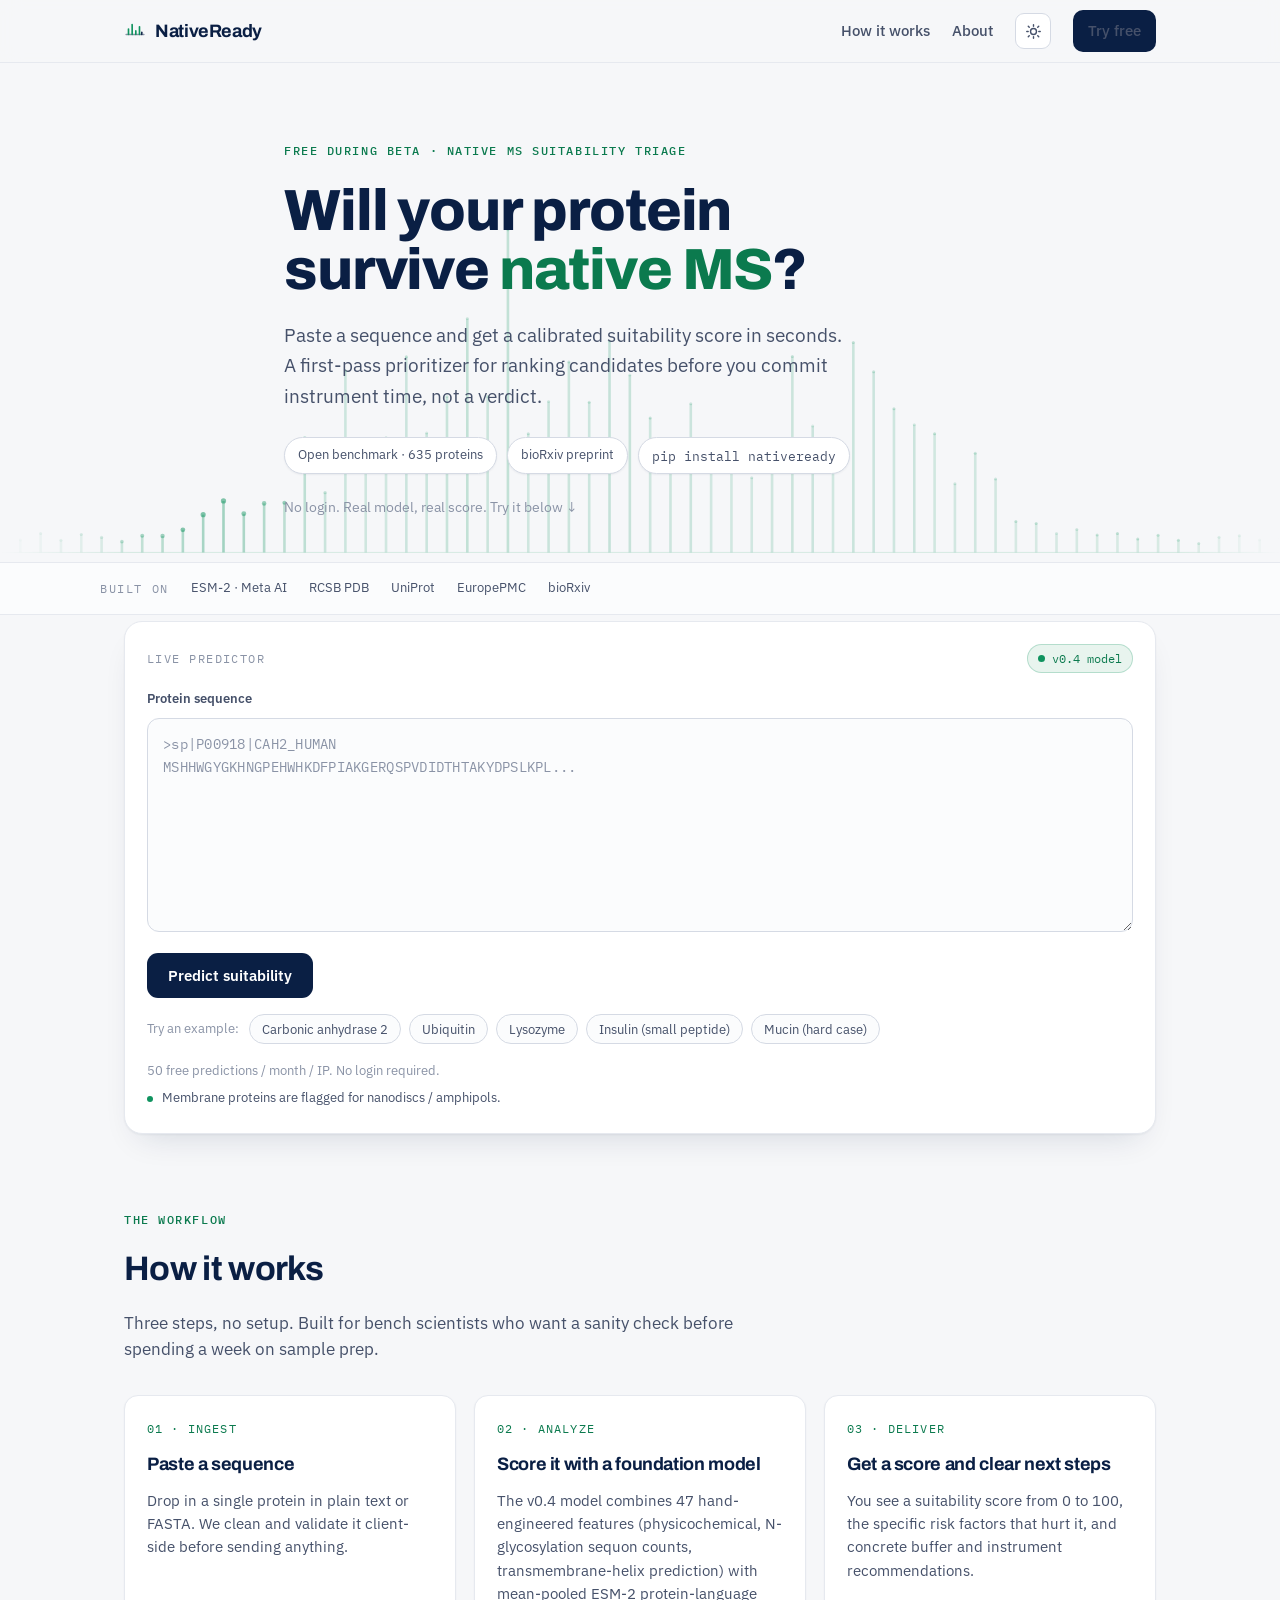
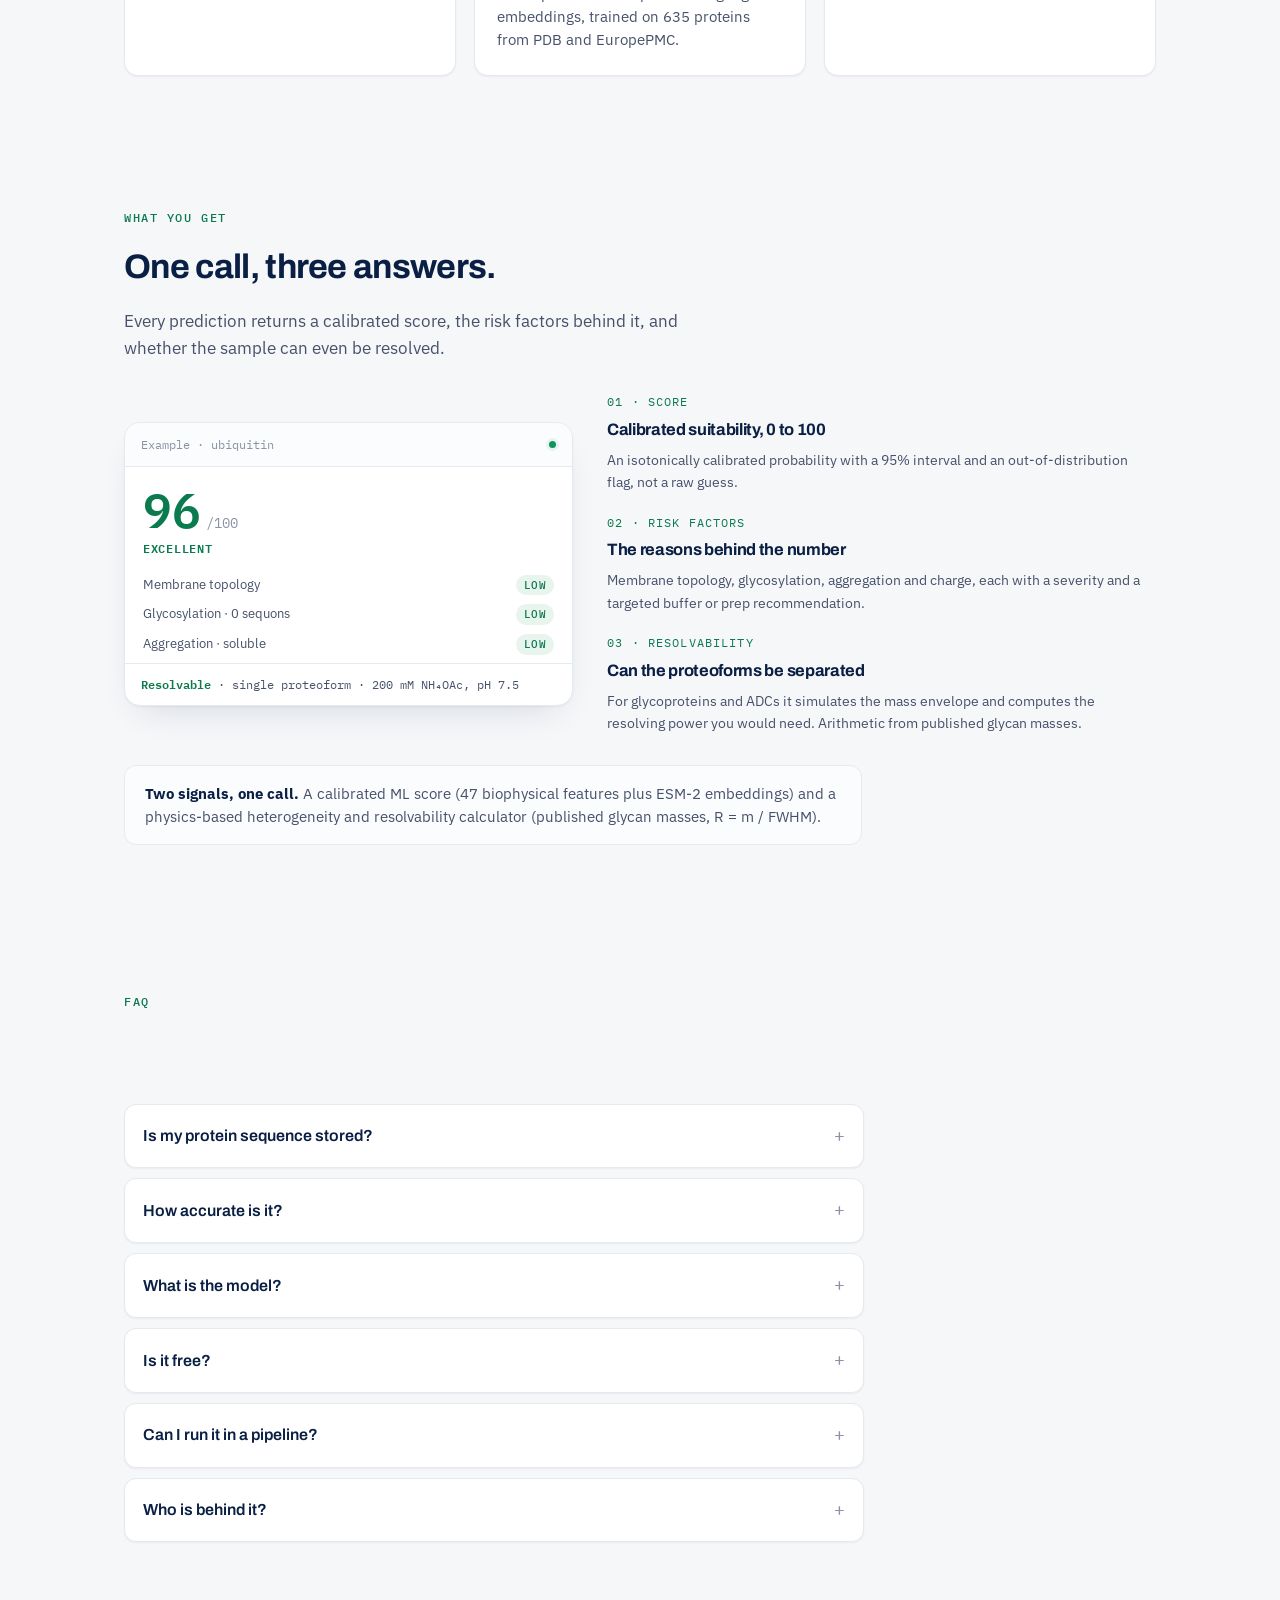
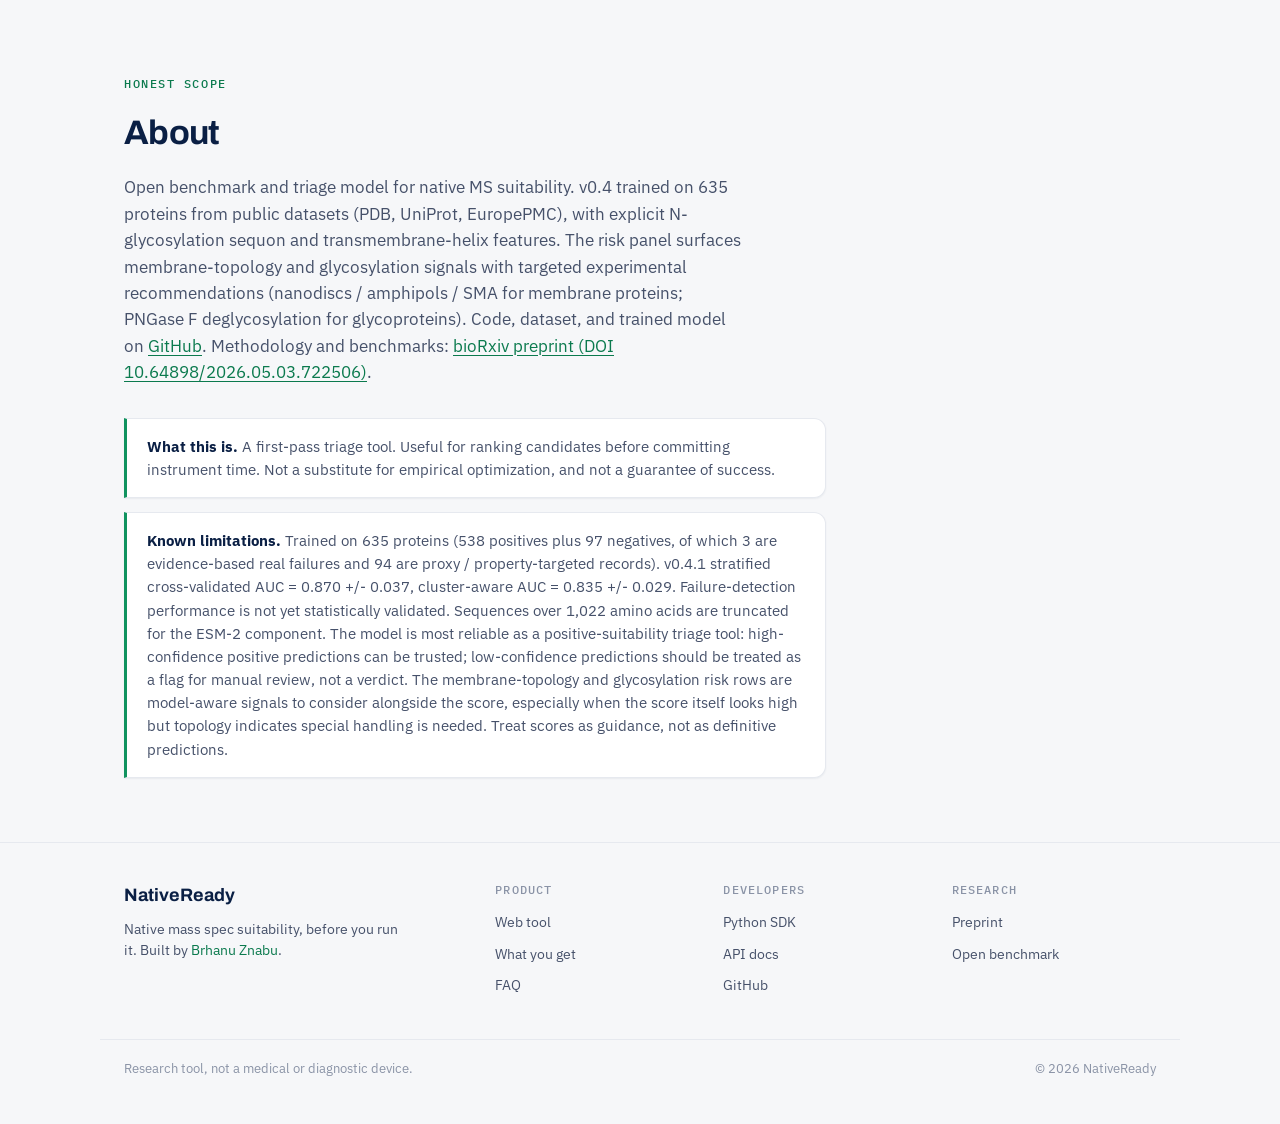
==== frontend/index.html @ b7468b3d "feat(site): built-on row, output showcase + two-layer, FAQ, structured footer, OG/share image + favi" ====
<!doctype html>
<html lang="en">
<head>
  <meta charset="utf-8" />
  <meta name="viewport" content="width=device-width, initial-scale=1" />
  <title>NativeReady: will your protein survive native MS?</title>
  <meta name="description" content="Predict whether a protein will give usable native mass spectrometry data. Paste a sequence, get a calibrated suitability score in seconds. Open benchmark of 635 proteins, ESM-2 + BioPython model, with membrane-topology and glycosylation risk signals." />
  <link rel="preconnect" href="https://fonts.googleapis.com" />
  <link rel="preconnect" href="https://fonts.gstatic.com" crossorigin />
  <link rel="stylesheet" href="https://fonts.googleapis.com/css2?family=Archivo:wght@500;600;700;800&family=IBM+Plex+Mono:wght@400;500;600&family=IBM+Plex+Sans:wght@400;500;600&display=swap" />
  <link rel="stylesheet" href="style.css" />
  <link rel="canonical" href="https://nativeready.bio/" />
  <link rel="icon" href="favicon.svg" type="image/svg+xml" />
  <meta property="og:type" content="website" />
  <meta property="og:url" content="https://nativeready.bio/" />
  <meta property="og:title" content="NativeReady: will your protein survive native MS?" />
  <meta property="og:description" content="Predict native mass spectrometry suitability from a protein sequence, in seconds. Calibrated score, risk factors, and resolvability. Free during beta." />
  <meta property="og:image" content="https://nativeready.bio/og-image.png" />
  <meta property="og:image:width" content="1200" />
  <meta property="og:image:height" content="630" />
  <meta name="twitter:card" content="summary_large_image" />
  <meta name="twitter:title" content="NativeReady: will your protein survive native MS?" />
  <meta name="twitter:description" content="Predict native MS suitability from a sequence, in seconds. Free during beta." />
  <meta name="twitter:image" content="https://nativeready.bio/og-image.png" />
</head>
<body>

<nav>
  <div class="wrap nav-in">
    <a class="brand" href="#top" aria-label="NativeReady home">
      <svg class="brand-mark" viewBox="0 0 24 24" fill="none" aria-hidden="true">
        <rect x="1.5" y="15" width="21" height="1.6" rx=".8" fill="var(--ink-faint)"/>
        <g fill="var(--accent)"><rect x="4" y="9" width="1.8" height="7.6" rx=".9"/><rect x="8" y="4" width="1.8" height="12.6" rx=".9"/><rect x="12" y="11" width="1.8" height="5.6" rx=".9"/><rect x="16" y="6.5" width="1.8" height="10.1" rx=".9"/></g>
        <rect x="18.6" y="12.5" width="1.6" height="4.1" rx=".8" fill="var(--ink)"/>
      </svg>
      <span>NativeReady</span>
    </a>
    <div class="nav-links">
      <a href="#how">How it works</a>
      <a href="#about">About</a>
      <button class="theme-toggle" id="theme" type="button" aria-label="Toggle dark mode" title="Toggle theme">
        <svg width="17" height="17" viewBox="0 0 24 24" fill="none" stroke="currentColor" stroke-width="2" stroke-linecap="round" aria-hidden="true"><circle cx="12" cy="12" r="4.2"/><path d="M12 2.5v2M12 19.5v2M4.6 4.6l1.4 1.4M18 18l1.4 1.4M2.5 12h2M19.5 12h2M4.6 19.4L6 18M18 6l1.4-1.4"/></svg>
      </button>
      <a class="nav-cta" href="#predict">Try free</a>
    </div>
  </div>
</nav>

<header class="hero" id="top">
  <canvas class="hero-spectrum" aria-hidden="true"></canvas>
  <div class="wrap hero-grid">
    <div class="hero-copy">
      <span class="eyebrow">Free during beta · native MS suitability triage</span>
      <h1>Will your protein survive <span class="accent">native&nbsp;MS</span>?</h1>
      <p class="lead">Paste a sequence and get a calibrated suitability score in seconds. A first-pass prioritizer for ranking candidates before you commit instrument time, not a verdict.</p>
      <div class="trust-row">
        <a class="trust-chip" href="https://github.com/brhanufen/nativeready" target="_blank" rel="noopener">Open benchmark · 635 proteins</a>
        <a class="trust-chip" href="https://www.biorxiv.org/content/10.64898/2026.05.03.722506v1" target="_blank" rel="noopener">bioRxiv preprint</a>
        <a class="trust-chip mono" href="https://pypi.org/project/nativeready" target="_blank" rel="noopener">pip install nativeready</a>
      </div>
      <p class="hero-hint">No login. Real model, real score. Try it below ↓</p>
    </div>
  </div>
</header>

<section class="builton" aria-label="Built on public data and open models">
  <div class="wrap builton-in">
    <span class="builton-lead">Built on</span>
    <span class="builton-item">ESM-2 · Meta AI</span>
    <span class="builton-item">RCSB PDB</span>
    <span class="builton-item">UniProt</span>
    <span class="builton-item">EuropePMC</span>
    <span class="builton-item">bioRxiv</span>
  </div>
</section>

<section class="tool-section" id="tool">
  <div class="wrap">
    <div class="hero-tool" id="predict">
      <div class="tool-card">
        <div class="tool-card-head">
          <span class="tool-eyebrow">Live predictor</span>
          <span class="tool-badge"><span class="pulse"></span>v0.4 model</span>
        </div>

        <form id="predict-form" class="predict-form" novalidate>
          <label class="seq-label" for="sequence">Protein sequence</label>
          <textarea
            id="sequence"
            name="sequence"
            rows="8"
            spellcheck="false"
            autocomplete="off"
            placeholder="&gt;sp|P00918|CAH2_HUMAN&#10;MSHHWGYGKHNGPEHWHKDFPIAKGERQSPVDIDTHTAKYDPSLKPL..."
          ></textarea>

          <div class="form-actions">
            <button type="submit" id="submit-btn" class="btn btn-primary">
              <span class="btn-label">Predict suitability</span>
              <span class="btn-spinner" aria-hidden="true"></span>
            </button>
          </div>

          <div class="sample-row">
            <span class="sample-label">Try an example:</span>
            <button type="button" class="sample-btn" data-sample="carbonic_anhydrase">Carbonic anhydrase 2</button>
            <button type="button" class="sample-btn" data-sample="ubiquitin">Ubiquitin</button>
            <button type="button" class="sample-btn" data-sample="lysozyme">Lysozyme</button>
            <button type="button" class="sample-btn" data-sample="insulin">Insulin (small peptide)</button>
            <button type="button" class="sample-btn" data-sample="mucin">Mucin (hard case)</button>
          </div>

          <p class="status">50 free predictions / month / IP. No login required.</p>
          <p class="rotating-note"><span class="rn-dot" aria-hidden="true"></span><span class="rn-text">Membrane proteins are flagged for nanodiscs / amphipols.</span></p>
        </form>

        <div id="error-box" class="error-box" hidden></div>
      </div>
    </div>

    <div id="results" class="results" hidden>
      <div class="result-head">
        <div class="result-headings">
          <div class="result-eyebrow">Prediction result</div>
          <h3 id="result-label">Ready</h3>
          <p id="result-ci" class="result-ci"></p>
        </div>
        <div class="score-block">
          <div class="score-num" id="result-score">0</div>
          <div class="score-cap">/ 100</div>
        </div>
      </div>

      <div class="bar-wrap">
        <div id="result-bar" class="bar-fill"></div>
      </div>

      <h4 class="sub">Risk factors</h4>
      <div id="result-risks" class="risk-grid"></div>

      <h4 class="sub">Recommendations</h4>
      <ul id="result-recs" class="recs"></ul>

      <p id="model-version" class="model-version"></p>

      <div id="feedback-card" class="feedback-card feedback-card-prominent">
        <div class="feedback-head">
          <strong>One favor: help train the next model</strong>
          <p>Real outcomes are the bottleneck. Tell us what actually happened. Even if you haven't run it yet, the planned outcome and a 2-week follow-up still help.</p>
        </div>
        <div class="fe-email">
          <label for="feedback-email"><strong>Leave your email and we'll follow up once, in about two weeks,</strong> to ask how it actually went. That one real outcome is what trains the next model. A single message, never shared, no spam.</label>
          <input type="email" id="feedback-email" placeholder="you@lab.edu" autocomplete="email" />
        </div>

        <div class="feedback-actions">
          <button type="button" class="feedback-btn worked" data-outcome="worked">
            <span class="fb-icon">✓</span> Worked
          </button>
          <button type="button" class="feedback-btn failed" data-outcome="failed">
            <span class="fb-icon">✗</span> Failed
          </button>
          <button type="button" class="feedback-btn skip" data-outcome="not_tested">
            Not yet tested
          </button>
        </div>
        <div class="feedback-extras">
          <label class="feedback-note-label" for="feedback-note">
            Optional context (buffer, instrument, conditions tried):
          </label>
          <textarea id="feedback-note" rows="2" maxlength="500" placeholder="e.g., 200 mM AmAc pH 7.5, Q Exactive UHMR, intense glycan heterogeneity"></textarea>
          <details class="feedback-conditions">
            <summary>Add structured conditions (optional, helps the dataset)</summary>
            <div class="cond-grid">
              <div class="cond-field"><label for="feedback-buffer">Buffer / pH</label>
              <input type="text" id="feedback-buffer" maxlength="200" placeholder="200 mM ammonium acetate, pH 7.5" /></div>
              <div class="cond-field"><label for="feedback-construct">Construct</label>
              <input type="text" id="feedback-construct" maxlength="200" placeholder="full-length / residues 1-256 ectodomain" /></div>
              <div class="cond-field"><label for="feedback-expr">Expression system</label>
              <input type="text" id="feedback-expr" maxlength="120" placeholder="E. coli / HEK293 / Sf9" /></div>
              <div class="cond-field"><label for="feedback-instrument">Instrument</label>
              <input type="text" id="feedback-instrument" maxlength="200" placeholder="Waters Synapt G2-S" /></div>
              <div class="cond-field"><label for="feedback-resolution">Resolution</label>
              <input type="text" id="feedback-resolution" maxlength="40" placeholder="30000" /></div>
              <div class="cond-field"><label for="feedback-failuremode">Failure mode (if it failed)</label>
              <input type="text" id="feedback-failuremode" maxlength="200" placeholder="no ionization / unresolved heterogeneity / salt adducts" /></div>
            </div>
          </details>
        </div>
        <p class="feedback-meta">Anonymous by default. Sequence is hashed before storage. Email and note only sent if you provide them.</p>
      </div>

      <div id="feedback-thanks" class="feedback-thanks" hidden>
        <strong>Thanks.</strong> Your input goes straight into the next training cycle. If you left an email, expect one follow-up in 2-4 weeks.
      </div>

      <div class="form-actions">
        <button type="button" id="reset-btn" class="btn btn-ghost">Predict another</button>
      </div>
    </div>
  </div>
</section>

<section id="how">
  <div class="wrap">
    <span class="eyebrow reveal">The workflow</span>
    <h2 class="reveal">How it works</h2>
    <p class="section-lead reveal">Three steps, no setup. Built for bench scientists who want a sanity check before spending a week on sample prep.</p>
    <div class="cards">
      <div class="card reveal">
        <span class="step">01 · Ingest</span>
        <h3>Paste a sequence</h3>
        <p>Drop in a single protein in plain text or FASTA. We clean and validate it client-side before sending anything.</p>
      </div>
      <div class="card reveal">
        <span class="step">02 · Analyze</span>
        <h3>Score it with a foundation model</h3>
        <p>The v0.4 model combines 47 hand-engineered features (physicochemical, N-glycosylation sequon counts, transmembrane-helix prediction) with mean-pooled ESM-2 protein-language embeddings, trained on 635 proteins from PDB and EuropePMC.</p>
      </div>
      <div class="card reveal">
        <span class="step">03 · Deliver</span>
        <h3>Get a score and clear next steps</h3>
        <p>You see a suitability score from 0 to 100, the specific risk factors that hurt it, and concrete buffer and instrument recommendations.</p>
      </div>
    </div>
  </div>
</section>

<section id="output">
  <div class="wrap">
    <span class="eyebrow reveal">What you get</span>
    <h2 class="reveal">One call, three answers.</h2>
    <p class="section-lead reveal">Every prediction returns a calibrated score, the risk factors behind it, and whether the sample can even be resolved.</p>
    <div class="output-grid">
      <div class="output-card reveal" role="img" aria-label="Example result for ubiquitin: suitability 96, Excellent, all risks low, resolvable.">
        <div class="oc-head"><span class="oc-eyebrow mono">Example · ubiquitin</span><span class="oc-dot"></span></div>
        <div class="oc-body">
          <div class="oc-score"><span class="oc-num mono">96</span><span class="oc-cap mono">/100</span></div>
          <div class="oc-scorelabel">Excellent</div>
          <div class="oc-risks">
            <div class="oc-risk"><span>Membrane topology</span><span class="oc-pill low">Low</span></div>
            <div class="oc-risk"><span>Glycosylation · 0 sequons</span><span class="oc-pill low">Low</span></div>
            <div class="oc-risk"><span>Aggregation · soluble</span><span class="oc-pill low">Low</span></div>
          </div>
        </div>
        <div class="oc-foot mono"><span class="oc-hz">Resolvable</span> · single proteoform · 200 mM NH₄OAc, pH 7.5</div>
      </div>
      <div class="output-legend">
        <div class="ol-item reveal"><div class="ol-k mono">01 · Score</div><h3>Calibrated suitability, 0 to 100</h3><p>An isotonically calibrated probability with a 95% interval and an out-of-distribution flag, not a raw guess.</p></div>
        <div class="ol-item reveal"><div class="ol-k mono">02 · Risk factors</div><h3>The reasons behind the number</h3><p>Membrane topology, glycosylation, aggregation and charge, each with a severity and a targeted buffer or prep recommendation.</p></div>
        <div class="ol-item reveal"><div class="ol-k mono">03 · Resolvability</div><h3>Can the proteoforms be separated</h3><p>For glycoproteins and ADCs it simulates the mass envelope and computes the resolving power you would need. Arithmetic from published glycan masses.</p></div>
      </div>
    </div>
    <p class="two-layer reveal"><strong>Two signals, one call.</strong> A calibrated ML score (47 biophysical features plus ESM-2 embeddings) and a physics-based heterogeneity and resolvability calculator (published glycan masses, R = m / FWHM).</p>
  </div>
</section>

<section id="faq">
  <div class="wrap">
    <span class="eyebrow reveal">FAQ</span>
    <h2 class="reveal">Questions, answered.</h2>
    <div class="faq-list">
      <details class="faq-item reveal"><summary>Is my protein sequence stored?</summary><p>No raw sequence is kept. It is hashed before storage, with no login, no IP, and no email unless you choose to leave one.</p></details>
      <details class="faq-item reveal"><summary>How accurate is it?</summary><p>Cluster-aware ROC-AUC 0.835 on a 635-protein benchmark. It is most reliable as a positive-suitability triage tool, not a validated failure detector: trust a high-confidence positive, and treat a low score as a flag for manual review.</p></details>
      <details class="faq-item reveal"><summary>What is the model?</summary><p>47 biophysical features plus ESM-2 protein-language embeddings, isotonically calibrated, with an out-of-distribution flag. Glycoproteins and ADCs also get a physics-based heterogeneity and resolvability calculation.</p></details>
      <details class="faq-item reveal"><summary>Is it free?</summary><p>Yes, free during beta: 50 predictions per month per IP, no login required.</p></details>
      <details class="faq-item reveal"><summary>Can I run it in a pipeline?</summary><p>Yes. There is a REST API, a Python SDK (pip install nativeready) and a CLI, all batch-capable for screening many candidates before you book instrument time.</p></details>
      <details class="faq-item reveal"><summary>Who is behind it?</summary><p>Built by Brhanu Znabu, with an open benchmark and a bioRxiv preprint. The code, dataset and trained model are open under MIT on GitHub.</p></details>
    </div>
  </div>
</section>

<section id="about">
  <div class="wrap">
    <span class="eyebrow reveal">Honest scope</span>
    <h2 class="reveal">About</h2>
    <p class="section-lead reveal">Open benchmark and triage model for native MS suitability. v0.4 trained on 635 proteins from public datasets (PDB, UniProt, EuropePMC), with explicit N-glycosylation sequon and transmembrane-helix features. The risk panel surfaces membrane-topology and glycosylation signals with targeted experimental recommendations (nanodiscs / amphipols / SMA for membrane proteins; PNGase F deglycosylation for glycoproteins). Code, dataset, and trained model on <a href="https://github.com/brhanufen/nativeready" target="_blank" rel="noopener" class="link">GitHub</a>. Methodology and benchmarks: <a href="https://www.biorxiv.org/content/10.64898/2026.05.03.722506v1" target="_blank" rel="noopener" class="link">bioRxiv preprint (DOI 10.64898/2026.05.03.722506)</a>.</p>
    <div class="disclaimer reveal">
      <strong>What this is.</strong> A first-pass triage tool. Useful for ranking candidates before committing instrument time. Not a substitute for empirical optimization, and not a guarantee of success.
    </div>
    <div class="disclaimer reveal">
      <strong>Known limitations.</strong> Trained on 635 proteins (538 positives plus 97 negatives, of which 3 are evidence-based real failures and 94 are proxy / property-targeted records). v0.4.1 stratified cross-validated AUC = 0.870 +/- 0.037, cluster-aware AUC = 0.835 +/- 0.029. Failure-detection performance is not yet statistically validated. Sequences over 1,022 amino acids are truncated for the ESM-2 component. The model is most reliable as a positive-suitability triage tool: high-confidence positive predictions can be trusted; low-confidence predictions should be treated as a flag for manual review, not a verdict. The membrane-topology and glycosylation risk rows are model-aware signals to consider alongside the score, especially when the score itself looks high but topology indicates special handling is needed. Treat scores as guidance, not as definitive predictions.
    </div>
  </div>
</section>

<footer>
  <div class="wrap foot-grid">
    <div class="foot-brand-col">
      <span class="foot-brand">NativeReady</span>
      <p>Native mass spec suitability, before you run it. Built by <a href="https://brhanufen.github.io" target="_blank" rel="noopener">Brhanu Znabu</a>.</p>
    </div>
    <div class="foot-col">
      <h4>Product</h4>
      <a href="#tool">Web tool</a>
      <a href="#output">What you get</a>
      <a href="#faq">FAQ</a>
    </div>
    <div class="foot-col">
      <h4>Developers</h4>
      <a href="https://pypi.org/project/nativeready" target="_blank" rel="noopener">Python SDK</a>
      <a href="https://nativeready-production.up.railway.app/docs" target="_blank" rel="noopener">API docs</a>
      <a href="https://github.com/brhanufen/nativeready" target="_blank" rel="noopener">GitHub</a>
    </div>
    <div class="foot-col">
      <h4>Research</h4>
      <a href="https://www.biorxiv.org/content/10.64898/2026.05.03.722506v1" target="_blank" rel="noopener">Preprint</a>
      <a href="https://github.com/brhanufen/nativeready" target="_blank" rel="noopener">Open benchmark</a>
    </div>
  </div>
  <div class="wrap foot-bottom">
    <span>Research tool, not a medical or diagnostic device.</span>
    <span>© 2026 NativeReady</span>
  </div>
</footer>

<script>
  // Theme toggle, additive and isolated: never touches prediction/feedback logic.
  (function(){
    var root=document.documentElement, btn=document.getElementById('theme');
    try{ var s=localStorage.getItem('nr-theme'); if(s) root.setAttribute('data-theme',s); }catch(e){}
    if(btn){ btn.addEventListener('click',function(){
      var cur=root.getAttribute('data-theme');
      var dark = window.matchMedia && window.matchMedia('(prefers-color-scheme: dark)').matches;
      var next = cur==='dark' ? 'light' : (cur==='light' ? 'dark' : (dark?'light':'dark'));
      root.setAttribute('data-theme',next);
      try{ localStorage.setItem('nr-theme',next); }catch(e){}
    }); }
  })();
</script>
<script src="script.js"></script>
<!-- Cosmetic motion only; additive, never touches prediction/feedback logic or the DOM contract. Gated by prefers-reduced-motion. -->
<script src="motion.js" defer></script>
<!-- Cloudflare Web Analytics --><script defer src='https://static.cloudflareinsights.com/beacon.min.js' data-cf-beacon='{"token": "91efa2f71ace4768bb74f4017799daa6"}'></script><!-- End Cloudflare Web Analytics -->
</body>
</html>
---- frontend/style.css ----
/* NativeReady visual system. Navy-on-white, the product's own output is the color.
   Type: Archivo (display) · IBM Plex Sans (body) · IBM Plex Mono (data/code). */

:root{
  --ground:#F6F7F9; --surface:#FFFFFF; --surface-2:#FBFCFD;
  --ink:#0A1F44; --ink-soft:#46516A; --ink-faint:#8A93A6;
  --line:#E6E9EF; --line-strong:#D5DAE4;
  --accent:#10935F; --accent-ink:#0B7A4E; --accent-soft:#E8F4EE;
  --good:#10935F; --good-ink:#0B7A4E; --good-soft:#E8F4EE;
  --mid:#B77E00;  --mid-ink:#946600;  --mid-soft:#F6EED9;
  --bad:#C13B3B;  --bad-ink:#A32E2E;  --bad-soft:#F7E5E5;
  --code-bg:#0B1B33; --code-ink:#D8E1F2; --code-dim:#7C8AA8; --code-line:#1B2C4A;
  --shadow:0 1px 2px rgba(10,31,68,.05), 0 16px 34px -16px rgba(10,31,68,.16);
  --shadow-sm:0 1px 2px rgba(10,31,68,.06);
  --radius:14px; --maxw:1080px;
  --sans:"IBM Plex Sans",system-ui,-apple-system,Segoe UI,Roboto,sans-serif;
  --disp:"Archivo",var(--sans);
  --mono:"IBM Plex Mono",ui-monospace,SFMono-Regular,Menlo,monospace;
}
@media (prefers-color-scheme: dark){
  :root:not([data-theme="light"]){
    --ground:#0A1526; --surface:#0F1D33; --surface-2:#0C1830;
    --ink:#EAF0FB; --ink-soft:#A9B4C9; --ink-faint:#697592;
    --line:#1E2E4A; --line-strong:#293A5A;
    --accent:#31C089; --accent-ink:#57D3A2; --accent-soft:#123326;
    --good:#31C089; --good-ink:#57D3A2; --good-soft:#123326;
    --mid:#E0B24A;  --mid-ink:#EAC673;  --mid-soft:#33290F;
    --bad:#E97070;  --bad-ink:#F0908F;  --bad-soft:#361B1B;
    --code-bg:#060F1E; --code-ink:#CBD6EA; --code-dim:#6E7C9B; --code-line:#152441;
    --shadow:0 1px 2px rgba(0,0,0,.4), 0 20px 44px -20px rgba(0,0,0,.6);
    --shadow-sm:0 1px 2px rgba(0,0,0,.4);
  }
}
:root[data-theme="dark"]{
  --ground:#0A1526; --surface:#0F1D33; --surface-2:#0C1830;
  --ink:#EAF0FB; --ink-soft:#A9B4C9; --ink-faint:#697592;
  --line:#1E2E4A; --line-strong:#293A5A;
  --accent:#31C089; --accent-ink:#57D3A2; --accent-soft:#123326;
  --good:#31C089; --good-ink:#57D3A2; --good-soft:#123326;
  --mid:#E0B24A;  --mid-ink:#EAC673;  --mid-soft:#33290F;
  --bad:#E97070;  --bad-ink:#F0908F;  --bad-soft:#361B1B;
  --code-bg:#060F1E; --code-ink:#CBD6EA; --code-dim:#6E7C9B; --code-line:#152441;
  --shadow:0 1px 2px rgba(0,0,0,.4), 0 20px 44px -20px rgba(0,0,0,.6);
  --shadow-sm:0 1px 2px rgba(0,0,0,.4);
}

*{box-sizing:border-box}
html{scroll-behavior:smooth}
body{
  margin:0; background:var(--ground); color:var(--ink);
  font-family:var(--sans); font-size:16px; line-height:1.6;
  -webkit-font-smoothing:antialiased; text-underline-offset:3px;
}
img{max-width:100%}
.wrap{max-width:var(--maxw); margin:0 auto; padding:0 24px}
.mono{font-family:var(--mono); font-variant-numeric:tabular-nums}
a{color:inherit}
h1,h2,h3,h4{font-family:var(--disp); margin:0; letter-spacing:-.02em; text-wrap:balance; color:var(--ink)}
.eyebrow{display:inline-block; font-family:var(--mono); font-size:12px; letter-spacing:.13em; text-transform:uppercase; color:var(--accent-ink); font-weight:500}
:focus-visible{outline:2px solid var(--accent); outline-offset:2px; border-radius:8px}

/* ---------- nav ---------- */
nav{position:sticky; top:0; z-index:30; background:color-mix(in srgb, var(--ground) 86%, transparent); backdrop-filter:saturate(1.4) blur(10px); border-bottom:1px solid var(--line)}
.nav-in{display:flex; align-items:center; height:62px; gap:16px}
.brand{display:flex; align-items:center; gap:9px; font-family:var(--disp); font-weight:700; font-size:18px; letter-spacing:-.02em; text-decoration:none; color:var(--ink)}
.brand-mark{width:22px; height:22px; flex:0 0 auto}
.nav-links{margin-left:auto; display:flex; align-items:center; gap:22px}
.nav-links>a{color:var(--ink-soft); text-decoration:none; font-size:14.5px; font-weight:500}
.nav-links>a:hover{color:var(--ink)}
.theme-toggle{width:36px; height:36px; display:grid; place-items:center; border:1px solid var(--line-strong); border-radius:9px; background:var(--surface); color:var(--ink-soft); cursor:pointer}
.theme-toggle:hover{color:var(--ink); border-color:var(--ink-faint)}
.nav-cta{background:var(--ink); color:var(--surface); text-decoration:none; font-size:14.5px; font-weight:600; padding:9px 15px; border-radius:10px}
.nav-cta:hover{opacity:.92}

/* ---------- hero ---------- */
.hero{padding:74px 0 30px; position:relative; overflow:hidden}
.hero-spectrum{position:absolute; inset:0; width:100%; height:100%; z-index:0; pointer-events:none;
  -webkit-mask-image:linear-gradient(90deg,transparent,#000 10%,#000 92%,transparent);
  mask-image:linear-gradient(90deg,transparent,#000 10%,#000 92%,transparent)}
.hero-grid{max-width:760px; position:relative; z-index:1}
.hero h1{font-size:clamp(34px,5.4vw,58px); font-weight:800; line-height:1.03; margin-top:18px}
.hero h1 .accent{color:var(--accent-ink)}
.lead{color:var(--ink-soft); font-size:clamp(16px,1.7vw,19px); max-width:52ch; margin:20px 0 0}
.trust-row{display:flex; flex-wrap:wrap; gap:10px; margin-top:26px}
.trust-chip{display:inline-flex; align-items:center; text-decoration:none; font-size:13px; color:var(--ink-soft); background:var(--surface); border:1px solid var(--line-strong); border-radius:999px; padding:7px 13px; box-shadow:var(--shadow-sm)}
.trust-chip:hover{color:var(--ink); border-color:var(--ink-faint)}
.trust-chip.mono{font-family:var(--mono); font-size:12.5px}
.hero-hint{margin-top:22px; font-size:14px; color:var(--ink-faint)}

/* ---------- tool section ---------- */
.tool-section{padding:6px 0 8px}
.tool-card{background:var(--surface); border:1px solid var(--line); border-radius:18px; box-shadow:var(--shadow); padding:22px 22px 24px}
.tool-card-head{display:flex; align-items:center; justify-content:space-between; margin-bottom:16px}
.tool-eyebrow{font-family:var(--mono); font-size:12px; letter-spacing:.12em; text-transform:uppercase; color:var(--ink-faint)}
.tool-badge{display:inline-flex; align-items:center; gap:7px; font-family:var(--mono); font-size:12px; color:var(--accent-ink); background:var(--accent-soft); border:1px solid color-mix(in srgb,var(--accent) 24%, transparent); border-radius:999px; padding:4px 10px}
.pulse{width:7px; height:7px; border-radius:50%; background:var(--accent); box-shadow:0 0 0 0 color-mix(in srgb,var(--accent) 60%, transparent); animation:pulse 2.2s infinite}
@keyframes pulse{0%{box-shadow:0 0 0 0 color-mix(in srgb,var(--accent) 55%, transparent)}70%{box-shadow:0 0 0 7px transparent}100%{box-shadow:0 0 0 0 transparent}}

.seq-label{display:block; font-size:13px; font-weight:600; color:var(--ink-soft); margin-bottom:8px}
#sequence{width:100%; resize:vertical; min-height:150px; font-family:var(--mono); font-size:13.5px; line-height:1.7; color:var(--ink); background:var(--surface-2); border:1px solid var(--line-strong); border-radius:12px; padding:14px 15px; letter-spacing:.02em}
#sequence::placeholder{color:var(--ink-faint)}
#sequence:focus{outline:none; border-color:var(--accent); box-shadow:0 0 0 3px var(--accent-soft)}

.form-actions{display:flex; gap:12px; margin-top:14px}
.btn{display:inline-flex; align-items:center; justify-content:center; gap:9px; font-family:var(--sans); font-weight:600; font-size:15px; border-radius:11px; padding:12px 20px; border:1px solid transparent; cursor:pointer; text-decoration:none}
.btn-primary{background:var(--ink); color:var(--surface)}
.btn-primary:hover{opacity:.93}
.btn-primary:disabled{opacity:.6; cursor:default}
.btn-ghost{background:var(--surface); color:var(--ink); border-color:var(--line-strong)}
.btn-ghost:hover{border-color:var(--ink-faint)}
.btn-spinner{width:15px; height:15px; border-radius:50%; border:2px solid color-mix(in srgb,var(--surface) 55%, transparent); border-top-color:var(--surface); display:none}
.btn.is-loading .btn-spinner{display:inline-block; animation:spin .7s linear infinite}
@keyframes spin{to{transform:rotate(360deg)}}

.sample-row{display:flex; flex-wrap:wrap; align-items:center; gap:8px; margin-top:16px}
.sample-label{font-size:13px; color:var(--ink-faint); margin-right:2px}
.sample-btn{font-family:var(--sans); font-size:12.5px; color:var(--ink-soft); background:var(--surface-2); border:1px solid var(--line-strong); border-radius:999px; padding:6px 12px; cursor:pointer}
.sample-btn:hover{color:var(--ink); border-color:var(--accent); background:var(--accent-soft)}
.status{margin:16px 0 0; font-size:12.5px; color:var(--ink-faint)}
.rotating-note{display:flex; align-items:center; gap:9px; margin:8px 0 0; font-size:13px; color:var(--ink-soft)}
.rn-dot{width:6px; height:6px; border-radius:50%; background:var(--accent); flex:0 0 auto}
.rn-text{transition:opacity .4s ease}

.error-box{margin-top:16px; background:var(--bad-soft); border:1px solid color-mix(in srgb,var(--bad) 35%, transparent); color:var(--bad-ink); border-radius:12px; padding:13px 15px; font-size:14px}
.error-box strong{display:block; margin-bottom:2px; color:var(--bad-ink)}

/* ---------- results ---------- */
.results{margin-top:20px; background:var(--surface); border:1px solid var(--line); border-radius:18px; box-shadow:var(--shadow); padding:24px 24px 26px}
.ood-warning{background:var(--mid-soft); border:1px solid color-mix(in srgb,var(--mid) 34%, transparent); color:var(--mid-ink); border-radius:12px; padding:13px 15px; font-size:14px; margin-bottom:18px}
.result-head{display:flex; align-items:center; justify-content:space-between; gap:20px}
.result-eyebrow{font-family:var(--mono); font-size:12px; letter-spacing:.11em; text-transform:uppercase; color:var(--ink-faint)}
#result-label{font-size:clamp(24px,3vw,30px); font-weight:700; margin-top:5px}
.result-ci{margin:6px 0 0; font-size:13px; color:var(--ink-soft); font-family:var(--mono)}
.score-block{display:flex; align-items:baseline; gap:4px; flex:0 0 auto}
.score-num{font-family:var(--mono); font-weight:600; font-size:clamp(46px,7vw,62px); line-height:1; letter-spacing:-.02em; color:var(--ink)}
.score-num.good{color:var(--good-ink)} .score-num.mid{color:var(--mid-ink)} .score-num.bad{color:var(--bad-ink)}
.score-cap{font-family:var(--mono); font-size:15px; color:var(--ink-faint)}

.bar-wrap{margin-top:18px; height:9px; background:var(--line); border-radius:999px; overflow:hidden}
.bar-fill{height:100%; width:0; border-radius:999px; background:var(--accent); transition:width .8s cubic-bezier(.2,.7,.2,1)}
.bar-fill.good{background:var(--good)} .bar-fill.mid{background:var(--mid)} .bar-fill.bad{background:var(--bad)}

.sub{font-family:var(--disp); font-size:13px; font-weight:700; letter-spacing:.02em; text-transform:uppercase; color:var(--ink-faint); margin:26px 0 12px}
.risk-grid{display:grid; grid-template-columns:repeat(auto-fill,minmax(180px,1fr)); gap:12px}
.risk-card{background:var(--surface-2); border:1px solid var(--line); border-radius:12px; padding:13px 14px; display:flex; flex-direction:column; gap:5px}
.rname{font-size:13.5px; font-weight:600; color:var(--ink)}
.rval{font-family:var(--mono); font-size:12.5px; color:var(--ink-soft)}
.risk-pill{align-self:flex-start; margin-top:3px; font-family:var(--mono); font-size:10.5px; font-weight:500; letter-spacing:.04em; text-transform:uppercase; padding:2px 8px; border-radius:999px; background:var(--line); color:var(--ink-soft)}
.risk-pill.low{background:var(--good-soft); color:var(--good-ink)}
.risk-pill.medium{background:var(--mid-soft); color:var(--mid-ink)}
.risk-pill.high{background:var(--bad-soft); color:var(--bad-ink)}

.recs{list-style:none; margin:0; padding:0; display:flex; flex-direction:column; gap:9px}
.recs li{position:relative; padding-left:22px; font-size:14.5px; color:var(--ink-soft)}
.recs li::before{content:""; position:absolute; left:2px; top:9px; width:7px; height:7px; border-radius:2px; background:var(--accent)}
.model-version{margin:20px 0 0; font-family:var(--mono); font-size:12px; color:var(--ink-faint)}

/* ---------- feedback ---------- */
.feedback-card{margin-top:22px; background:var(--surface-2); border:1px solid var(--line-strong); border-radius:14px; padding:20px}
.feedback-card-prominent{border-color:color-mix(in srgb,var(--accent) 30%, var(--line-strong))}
.feedback-head strong{font-family:var(--disp); font-size:16px; color:var(--ink)}
.feedback-head p{margin:6px 0 0; font-size:14px; color:var(--ink-soft)}
.feedback-actions{display:flex; flex-wrap:wrap; gap:10px; margin:16px 0 4px}
.feedback-btn{display:inline-flex; align-items:center; gap:8px; font-family:var(--sans); font-weight:600; font-size:14px; border-radius:10px; padding:10px 16px; cursor:pointer; background:var(--surface); border:1px solid var(--line-strong); color:var(--ink)}
.feedback-btn .fb-icon{font-family:var(--mono)}
.feedback-btn.worked:hover{border-color:var(--good); background:var(--good-soft); color:var(--good-ink)}
.feedback-btn.failed:hover{border-color:var(--bad); background:var(--bad-soft); color:var(--bad-ink)}
.feedback-btn.skip:hover{border-color:var(--ink-faint)}
.feedback-btn:disabled{opacity:.5; cursor:default}
.fe-email{background:var(--accent-soft); border:1px solid color-mix(in srgb,var(--accent) 34%, transparent); border-radius:12px; padding:14px 16px; margin:16px 0 6px}
.fe-email label{display:block; font-size:13.5px; color:var(--ink-soft); margin:0 0 10px}
.fe-email label strong{color:var(--ink); font-weight:600}
.fe-email input{width:100%; font-family:var(--sans); font-size:14.5px; color:var(--ink); background:var(--surface); border:1px solid var(--line-strong); border-radius:9px; padding:11px 13px}
.fe-email input::placeholder{color:var(--ink-faint)}
.fe-email input:focus{outline:none; border-color:var(--accent); box-shadow:0 0 0 3px color-mix(in srgb,var(--accent) 18%, transparent)}
.feedback-extras{margin-top:14px}
.feedback-extras label{display:block; font-size:12.5px; color:var(--ink-soft); margin:12px 0 5px}
.feedback-extras input[type=email],.feedback-extras textarea,.cond-field input{
  width:100%; font-family:var(--sans); font-size:13.5px; color:var(--ink);
  background:var(--surface); border:1px solid var(--line-strong); border-radius:9px; padding:9px 11px;
}
.feedback-extras textarea{font-family:var(--mono); resize:vertical}
.feedback-extras input:focus,.feedback-extras textarea:focus,.cond-field input:focus{outline:none; border-color:var(--accent); box-shadow:0 0 0 3px var(--accent-soft)}
.feedback-conditions{margin-top:14px; border-top:1px solid var(--line); padding-top:12px}
.feedback-conditions summary{cursor:pointer; font-size:13px; font-weight:600; color:var(--accent-ink); list-style:none}
.feedback-conditions summary::-webkit-details-marker{display:none}
.feedback-conditions summary::before{content:"+ "; font-family:var(--mono)}
.feedback-conditions[open] summary::before{content:"- "}
.cond-grid{display:grid; grid-template-columns:1fr 1fr; gap:10px 16px; margin-top:8px}
.cond-field label{margin-top:4px}
.feedback-meta{margin:14px 0 0; font-size:12px; color:var(--ink-faint)}
.feedback-thanks{margin-top:22px; background:var(--accent-soft); border:1px solid color-mix(in srgb,var(--accent) 32%, transparent); color:var(--ink); border-radius:14px; padding:18px 20px; font-size:14.5px}
.feedback-thanks strong{color:var(--accent-ink)}

/* ---------- sections ---------- */
section#how,section#about{padding:64px 0}
section#how h2,section#about h2{font-size:clamp(24px,3.2vw,34px); font-weight:700; margin-top:10px}
.section-lead{color:var(--ink-soft); font-size:16.5px; max-width:62ch; margin:14px 0 32px}
.cards{display:grid; grid-template-columns:repeat(3,1fr); gap:18px}
.card{background:var(--surface); border:1px solid var(--line); border-radius:var(--radius); padding:24px 22px; display:flex; flex-direction:column; gap:10px; box-shadow:var(--shadow-sm)}
.card .step{font-family:var(--mono); font-size:11.5px; letter-spacing:.1em; text-transform:uppercase; color:var(--accent-ink)}
.card h3{font-size:18px; font-weight:700; margin-top:2px}
.card p{margin:0; color:var(--ink-soft); font-size:14.5px}

.disclaimer{background:var(--surface); border:1px solid var(--line); border-left:3px solid var(--accent); border-radius:0 12px 12px 0; padding:16px 20px; font-size:14.5px; color:var(--ink-soft); max-width:78ch; margin-top:14px; box-shadow:var(--shadow-sm)}
.disclaimer strong{color:var(--ink)}
.link{color:var(--accent-ink); text-decoration:underline}
.link:hover{text-decoration:none}

/* ---------- footer ---------- */
footer{border-top:1px solid var(--line); padding:34px 0 46px}
.foot-in{display:flex; flex-wrap:wrap; gap:18px 36px; align-items:center}
.foot-brand{font-family:var(--disp); font-weight:700; font-size:16px}
.foot-links{display:flex; gap:20px; font-size:13.5px}
.foot-links a{color:var(--ink-soft); text-decoration:none}
.foot-links a:hover{color:var(--ink); text-decoration:underline}
.foot-note{width:100%; margin:6px 0 0; color:var(--ink-faint); font-size:12.5px}

/* ---------- reveal (motion-gated; visible by default) ---------- */
html.motion .reveal{opacity:0; transform:translateY(14px); transition:opacity .6s ease, transform .6s ease}
html.motion .reveal.is-visible{opacity:1; transform:none}

/* ---------- responsive ---------- */
@media (max-width:820px){
  .cards{grid-template-columns:1fr}
  .cond-grid{grid-template-columns:1fr}
  .nav-links>a{display:none}
  .result-head{flex-direction:column; align-items:flex-start; gap:10px}
}
@media (prefers-reduced-motion:reduce){
  html{scroll-behavior:auto}
  *{animation:none !important; transition:none !important}
}

/* ---------- built on ---------- */
.builton{border-top:1px solid var(--line); border-bottom:1px solid var(--line); background:var(--surface-2)}
.builton-in{display:flex; flex-wrap:wrap; align-items:center; gap:12px 22px; padding:15px 0}
.builton-lead{font-family:var(--mono); font-size:11.5px; letter-spacing:.14em; text-transform:uppercase; color:var(--ink-faint)}
.builton-item{font-size:13px; color:var(--ink-soft)}

/* ---------- what you get ---------- */
#output{padding:64px 0}
#output h2{font-size:clamp(24px,3.2vw,34px); font-weight:700; margin-top:10px}
.output-grid{display:grid; grid-template-columns:minmax(0,.9fr) minmax(0,1.1fr); gap:34px; align-items:center; margin-top:8px}
.output-card{background:var(--surface); border:1px solid var(--line); border-radius:16px; box-shadow:var(--shadow); overflow:hidden}
.oc-head{display:flex; align-items:center; justify-content:space-between; padding:12px 16px; border-bottom:1px solid var(--line); background:var(--surface-2)}
.oc-eyebrow{font-size:12px; color:var(--ink-faint)}
.oc-dot{width:7px; height:7px; border-radius:50%; background:var(--accent); box-shadow:0 0 0 3px var(--accent-soft)}
.oc-body{padding:18px 18px 8px}
.oc-score{display:flex; align-items:baseline; gap:5px}
.oc-num{font-size:48px; font-weight:600; line-height:1; color:var(--good-ink)}
.oc-cap{font-size:14px; color:var(--ink-faint)}
.oc-scorelabel{font-family:var(--mono); font-size:12px; font-weight:600; letter-spacing:.06em; text-transform:uppercase; color:var(--good-ink); margin-top:5px}
.oc-risks{display:flex; flex-direction:column; gap:9px; margin-top:16px}
.oc-risk{display:flex; align-items:center; justify-content:space-between; font-size:13px; color:var(--ink-soft); gap:12px}
.oc-pill{font-family:var(--mono); font-size:10.5px; font-weight:500; text-transform:uppercase; letter-spacing:.04em; padding:2px 8px; border-radius:999px; flex:0 0 auto}
.oc-pill.low{background:var(--good-soft); color:var(--good-ink)}
.oc-foot{border-top:1px solid var(--line); padding:11px 16px; font-size:12px; color:var(--ink-soft)}
.oc-hz{color:var(--good-ink); font-weight:600}
.output-legend{display:flex; flex-direction:column; gap:20px}
.ol-k{font-size:11.5px; letter-spacing:.1em; text-transform:uppercase; color:var(--accent-ink)}
.ol-item h3{font-size:16.5px; font-weight:700; margin-top:5px}
.ol-item p{margin:6px 0 0; color:var(--ink-soft); font-size:14px}
.two-layer{margin-top:30px; padding:16px 20px; background:var(--surface-2); border:1px solid var(--line); border-radius:12px; color:var(--ink-soft); font-size:14.5px; max-width:82ch}
.two-layer strong{color:var(--ink)}

/* ---------- faq ---------- */
#faq{padding:64px 0}
#faq h2{font-size:clamp(24px,3.2vw,34px); font-weight:700; margin:10px 0 26px}
.faq-list{display:flex; flex-direction:column; gap:10px; max-width:74ch}
.faq-item{background:var(--surface); border:1px solid var(--line); border-radius:12px; padding:2px 18px; box-shadow:var(--shadow-sm)}
.faq-item summary{cursor:pointer; list-style:none; padding:15px 0; font-family:var(--disp); font-weight:600; font-size:16px; color:var(--ink); display:flex; align-items:center; justify-content:space-between; gap:14px}
.faq-item summary::-webkit-details-marker{display:none}
.faq-item summary::after{content:"+"; font-family:var(--mono); color:var(--ink-faint); font-weight:400; font-size:18px}
.faq-item[open] summary::after{content:"-"}
.faq-item p{margin:0 0 16px; color:var(--ink-soft); font-size:14.5px; max-width:64ch}

/* ---------- footer (structured) ---------- */
.foot-grid{display:grid; grid-template-columns:1.7fr 1fr 1fr 1fr; gap:30px 24px; padding-top:4px}
.foot-brand-col .foot-brand{font-family:var(--disp); font-weight:700; font-size:18px; color:var(--ink)}
.foot-brand-col p{margin:9px 0 0; color:var(--ink-soft); font-size:13.5px; max-width:36ch}
.foot-brand-col a{color:var(--accent-ink); text-decoration:none}
.foot-brand-col a:hover{text-decoration:underline}
.foot-col h4{font-family:var(--mono); font-size:11.5px; letter-spacing:.1em; text-transform:uppercase; color:var(--ink-faint); font-weight:500; margin:0 0 12px}
.foot-col a{display:block; color:var(--ink-soft); text-decoration:none; font-size:14px; margin-bottom:9px}
.foot-col a:hover{color:var(--ink)}
.foot-bottom{display:flex; flex-wrap:wrap; justify-content:space-between; gap:10px; margin-top:34px; padding-top:18px; border-top:1px solid var(--line); color:var(--ink-faint); font-size:12.5px}

@media (max-width:820px){
  .output-grid{grid-template-columns:1fr; gap:24px}
  .foot-grid{grid-template-columns:1fr 1fr}
  .foot-brand-col{grid-column:1 / -1}
}
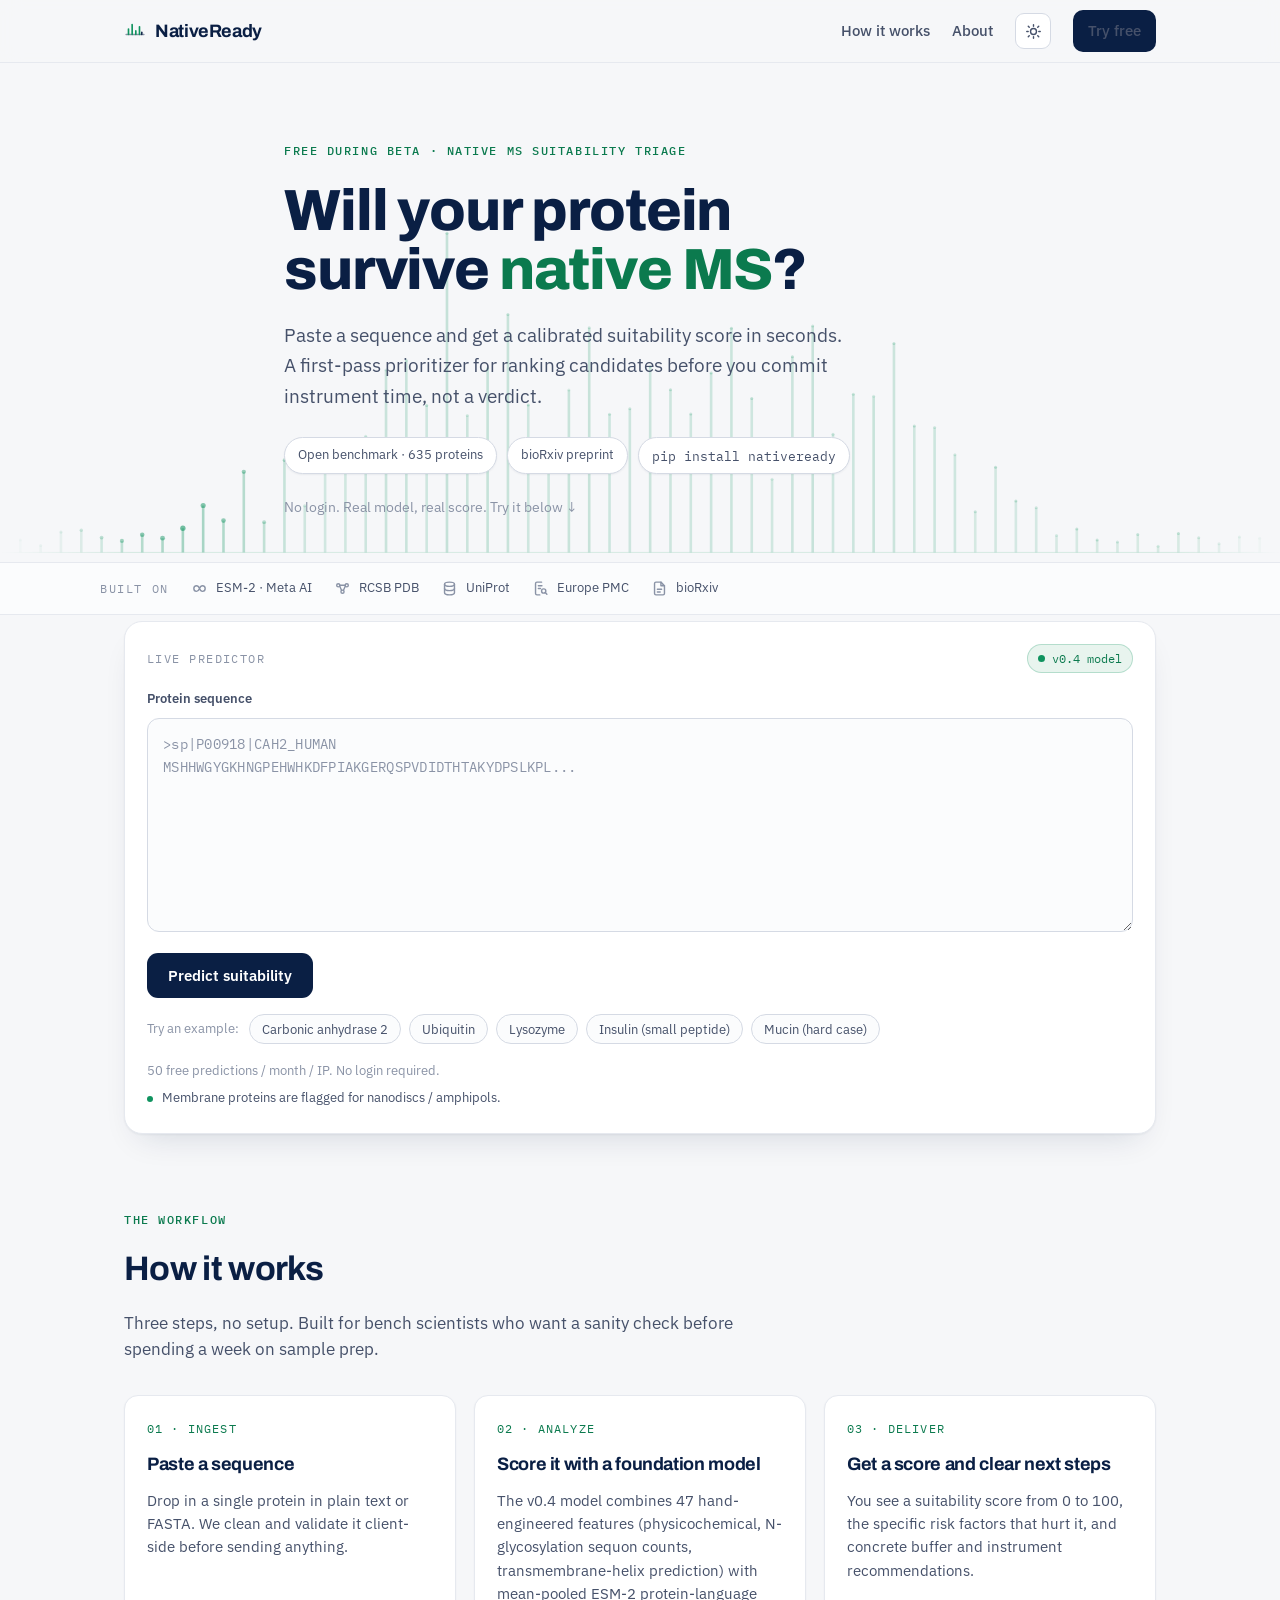
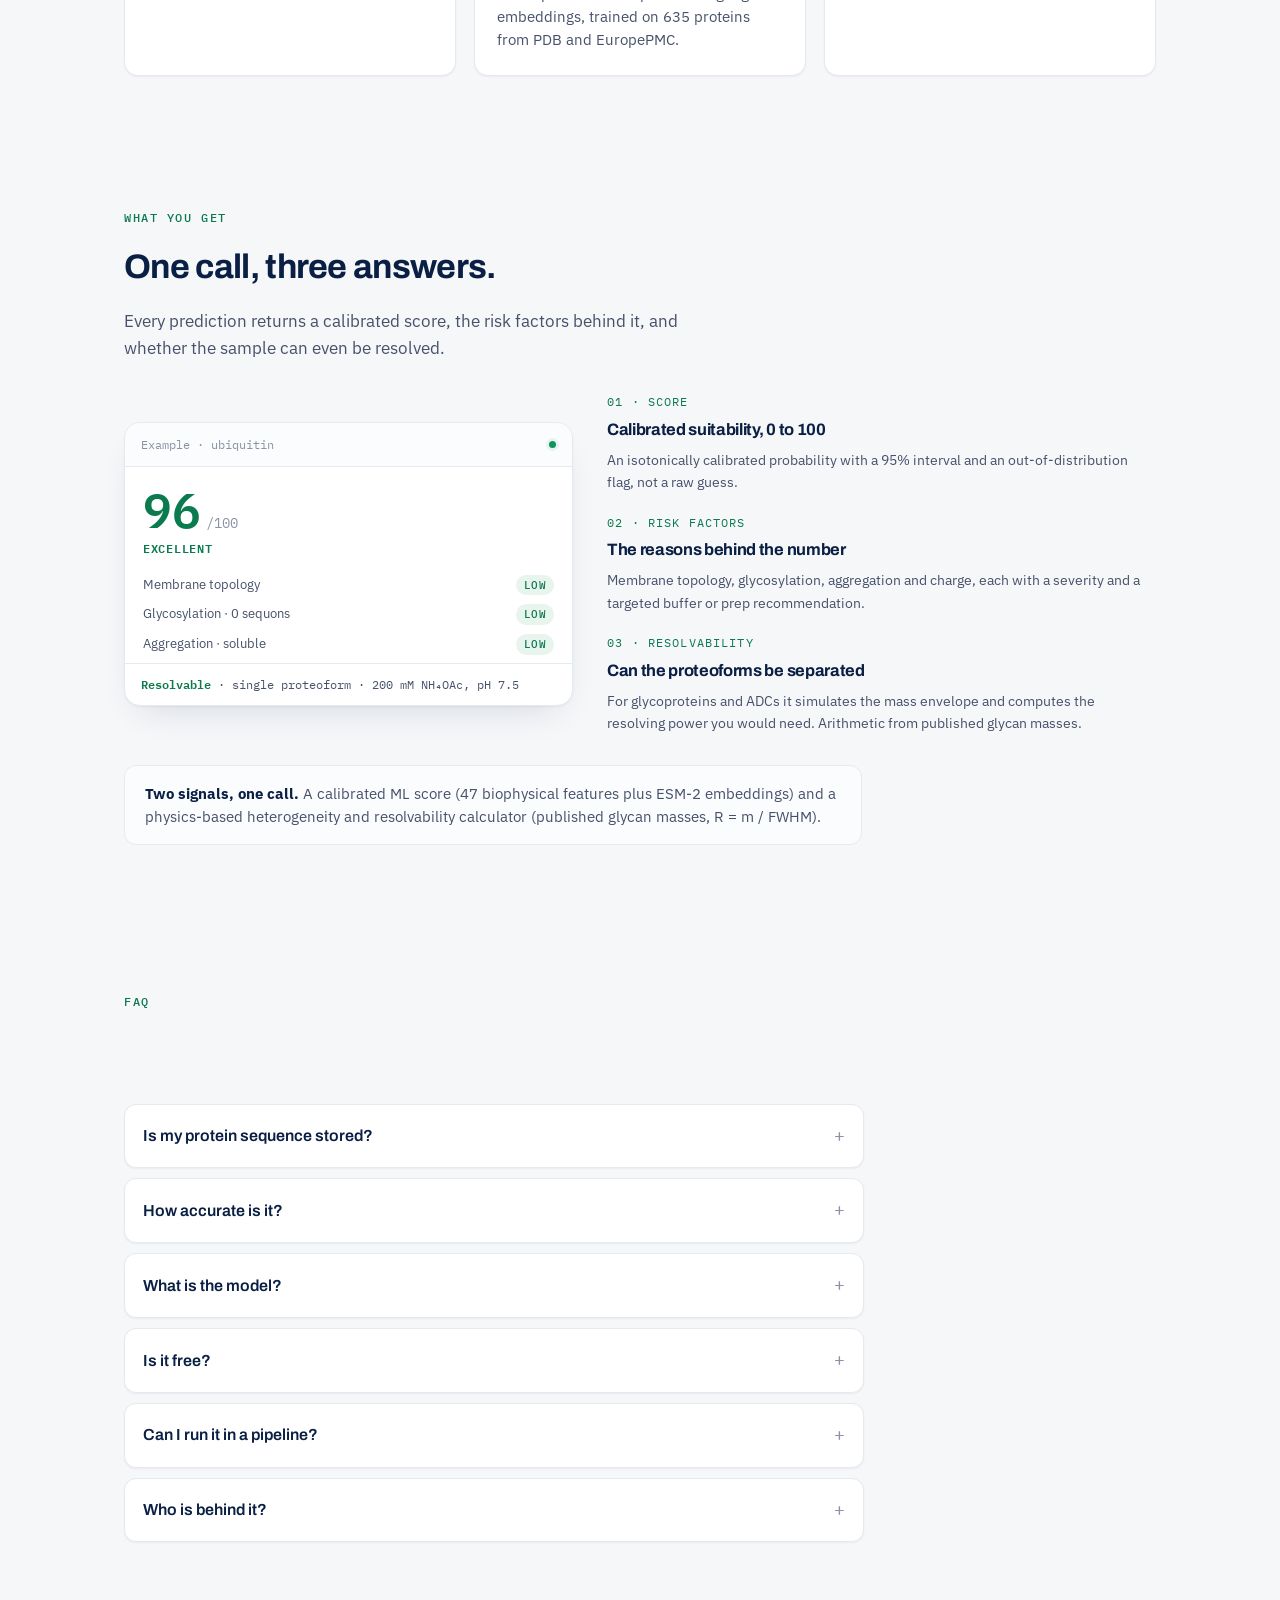
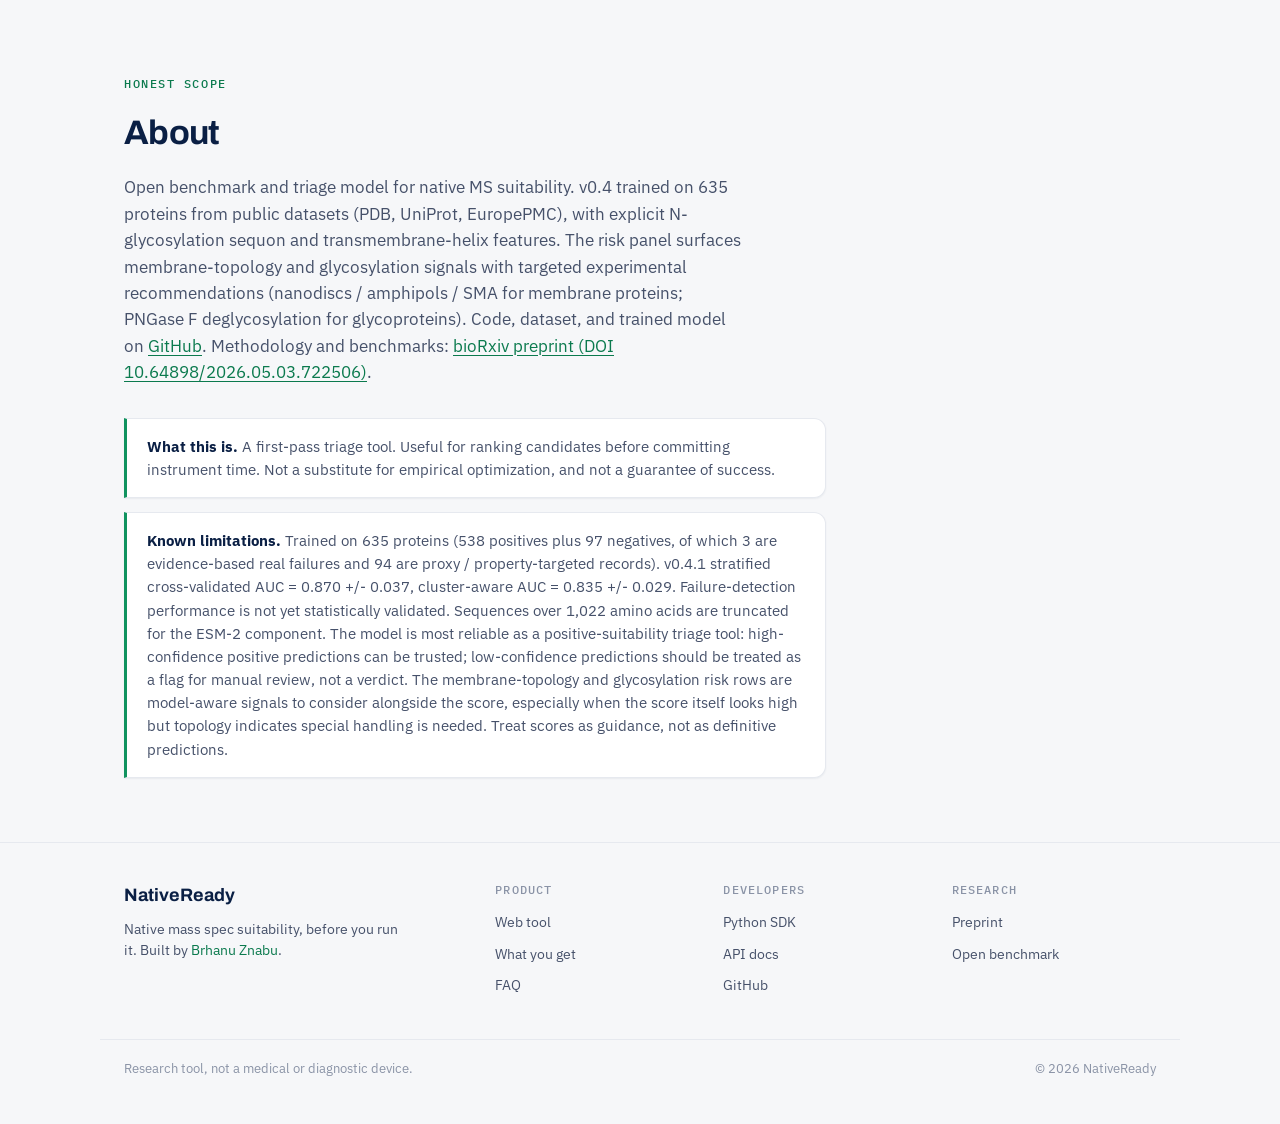
==== commit 3729bbf7: "feat(site): monochrome mark + wordmark logos in the Built-on row, linked to each source" ====
--- a/frontend/index.html
+++ b/frontend/index.html
@@ -66,11 +66,26 @@
 <section class="builton" aria-label="Built on public data and open models">
   <div class="wrap builton-in">
     <span class="builton-lead">Built on</span>
-    <span class="builton-item">ESM-2 · Meta AI</span>
-    <span class="builton-item">RCSB PDB</span>
-    <span class="builton-item">UniProt</span>
-    <span class="builton-item">EuropePMC</span>
-    <span class="builton-item">bioRxiv</span>
+    <a class="builton-item" href="https://github.com/facebookresearch/esm" target="_blank" rel="noopener" aria-label="ESM-2 by Meta AI">
+      <svg viewBox="0 0 24 24" fill="none" stroke="currentColor" stroke-width="2" stroke-linecap="round" aria-hidden="true"><path d="M4 12c0-2.2 1.7-4 3.8-4 2.1 0 3.3 1.8 4.2 4 .9 2.2 2.1 4 4.2 4 2.1 0 3.8-1.8 3.8-4s-1.7-4-3.8-4c-2.1 0-3.3 1.8-4.2 4-.9 2.2-2.1 4-4.2 4C5.7 16 4 14.2 4 12Z"/></svg>
+      <span>ESM-2 · Meta AI</span>
+    </a>
+    <a class="builton-item" href="https://www.rcsb.org" target="_blank" rel="noopener" aria-label="RCSB Protein Data Bank">
+      <svg viewBox="0 0 24 24" fill="none" stroke="currentColor" stroke-width="2" stroke-linecap="round" stroke-linejoin="round" aria-hidden="true"><circle cx="6" cy="7.5" r="2.2"/><circle cx="18" cy="7.5" r="2.2"/><circle cx="12" cy="16.5" r="2.2"/><path d="M8 8.4 10.6 14.6M16 8.4 13.4 14.6M8.2 7.5h7.6"/></svg>
+      <span>RCSB PDB</span>
+    </a>
+    <a class="builton-item" href="https://www.uniprot.org" target="_blank" rel="noopener" aria-label="UniProt">
+      <svg viewBox="0 0 24 24" fill="none" stroke="currentColor" stroke-width="2" stroke-linecap="round" stroke-linejoin="round" aria-hidden="true"><ellipse cx="12" cy="6" rx="7" ry="3"/><path d="M5 6v12c0 1.7 3.1 3 7 3s7-1.3 7-3V6"/><path d="M5 12c0 1.7 3.1 3 7 3s7-1.3 7-3"/></svg>
+      <span>UniProt</span>
+    </a>
+    <a class="builton-item" href="https://europepmc.org" target="_blank" rel="noopener" aria-label="Europe PMC">
+      <svg viewBox="0 0 24 24" fill="none" stroke="currentColor" stroke-width="2" stroke-linecap="round" stroke-linejoin="round" aria-hidden="true"><path d="M13.5 3H7a2 2 0 0 0-2 2v14a2 2 0 0 0 2 2h4"/><path d="M9 8h5M9 12h3"/><circle cx="16.5" cy="15.5" r="3"/><path d="m21 20-2.3-2.3"/></svg>
+      <span>Europe PMC</span>
+    </a>
+    <a class="builton-item" href="https://www.biorxiv.org" target="_blank" rel="noopener" aria-label="bioRxiv">
+      <svg viewBox="0 0 24 24" fill="none" stroke="currentColor" stroke-width="2" stroke-linecap="round" stroke-linejoin="round" aria-hidden="true"><path d="M14 3H7a2 2 0 0 0-2 2v14a2 2 0 0 0 2 2h10a2 2 0 0 0 2-2V8z"/><path d="M14 3v5h5"/><path d="M9 13h6M9 17h4"/></svg>
+      <span>bioRxiv</span>
+    </a>
   </div>
 </section>
 
--- a/frontend/style.css
+++ b/frontend/style.css
@@ -236,7 +236,10 @@
 .builton{border-top:1px solid var(--line); border-bottom:1px solid var(--line); background:var(--surface-2)}
 .builton-in{display:flex; flex-wrap:wrap; align-items:center; gap:12px 22px; padding:15px 0}
 .builton-lead{font-family:var(--mono); font-size:11.5px; letter-spacing:.14em; text-transform:uppercase; color:var(--ink-faint)}
-.builton-item{font-size:13px; color:var(--ink-soft)}
+.builton-item{display:inline-flex; align-items:center; gap:8px; font-size:13px; color:var(--ink-soft); text-decoration:none}
+.builton-item svg{width:17px; height:17px; color:var(--ink-faint); flex:0 0 auto}
+.builton-item:hover{color:var(--ink)}
+.builton-item:hover svg{color:var(--accent-ink)}
 
 /* ---------- what you get ---------- */
 #output{padding:64px 0}
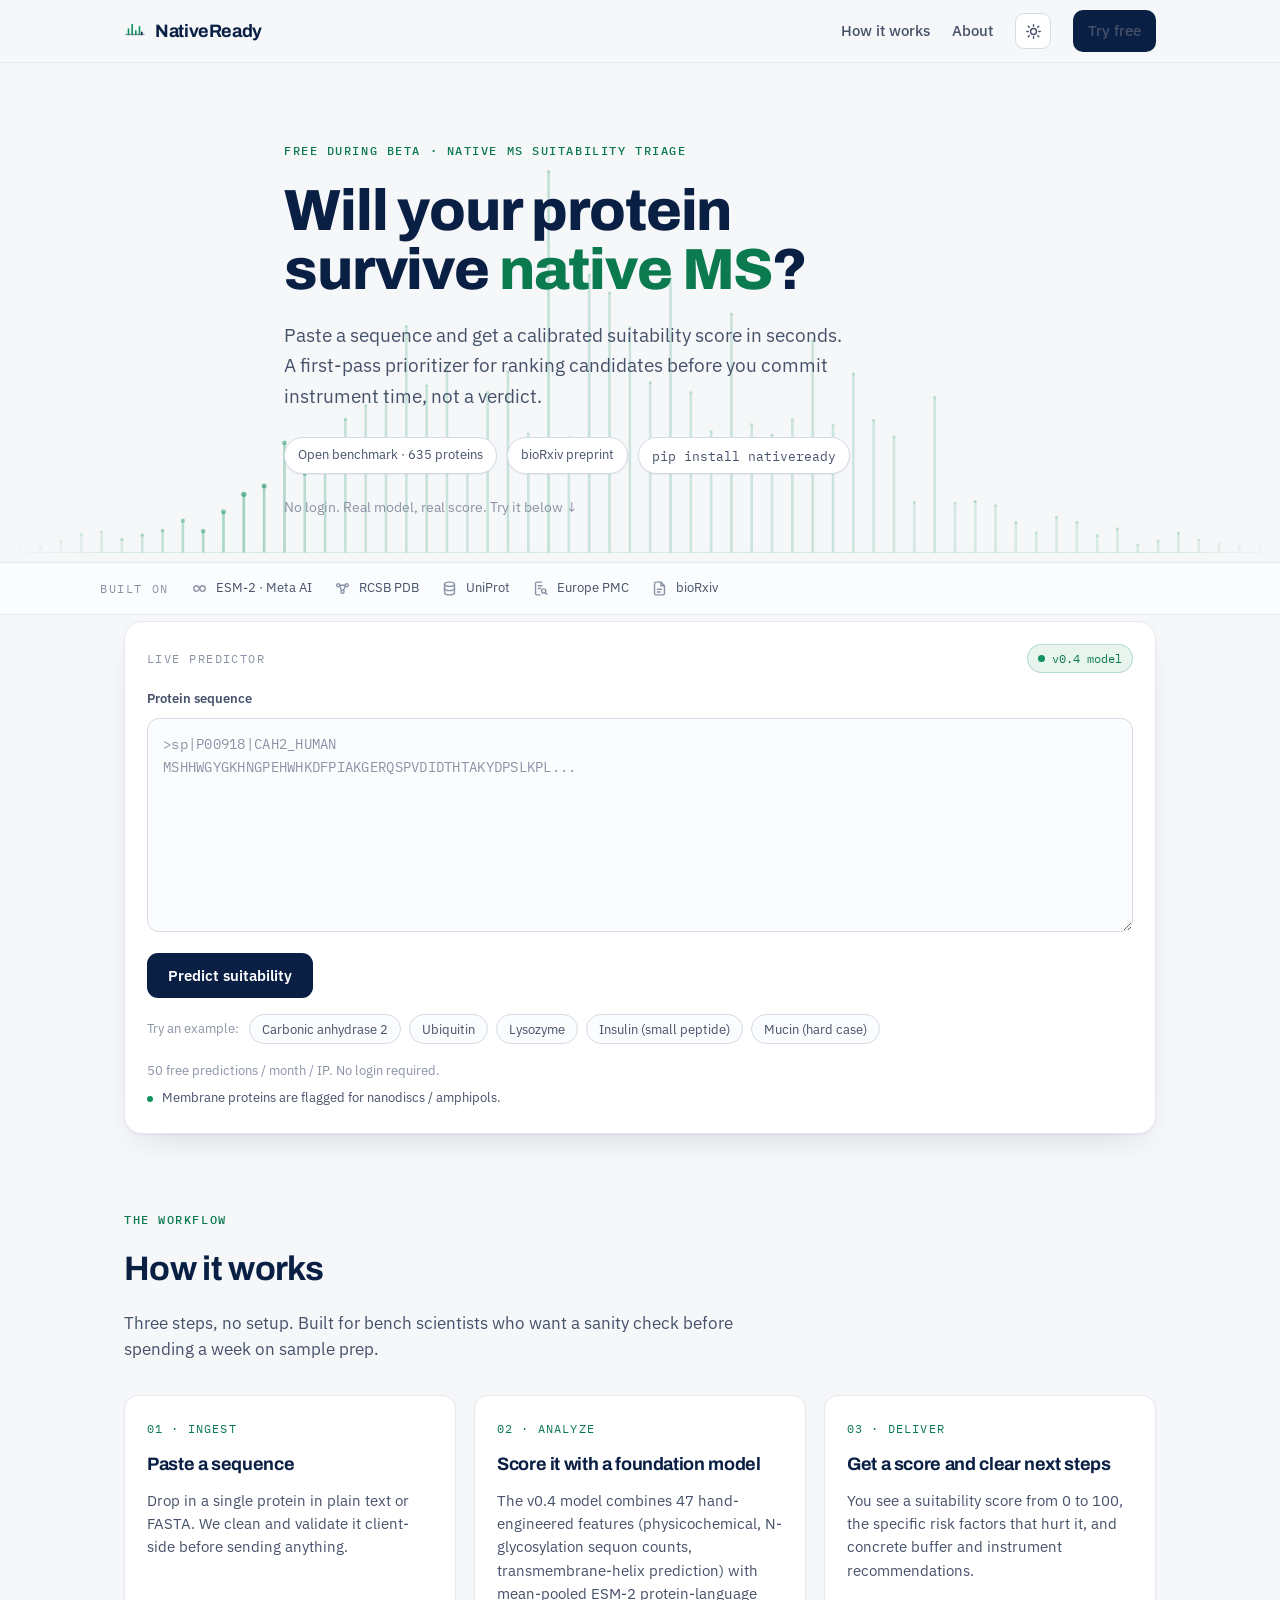
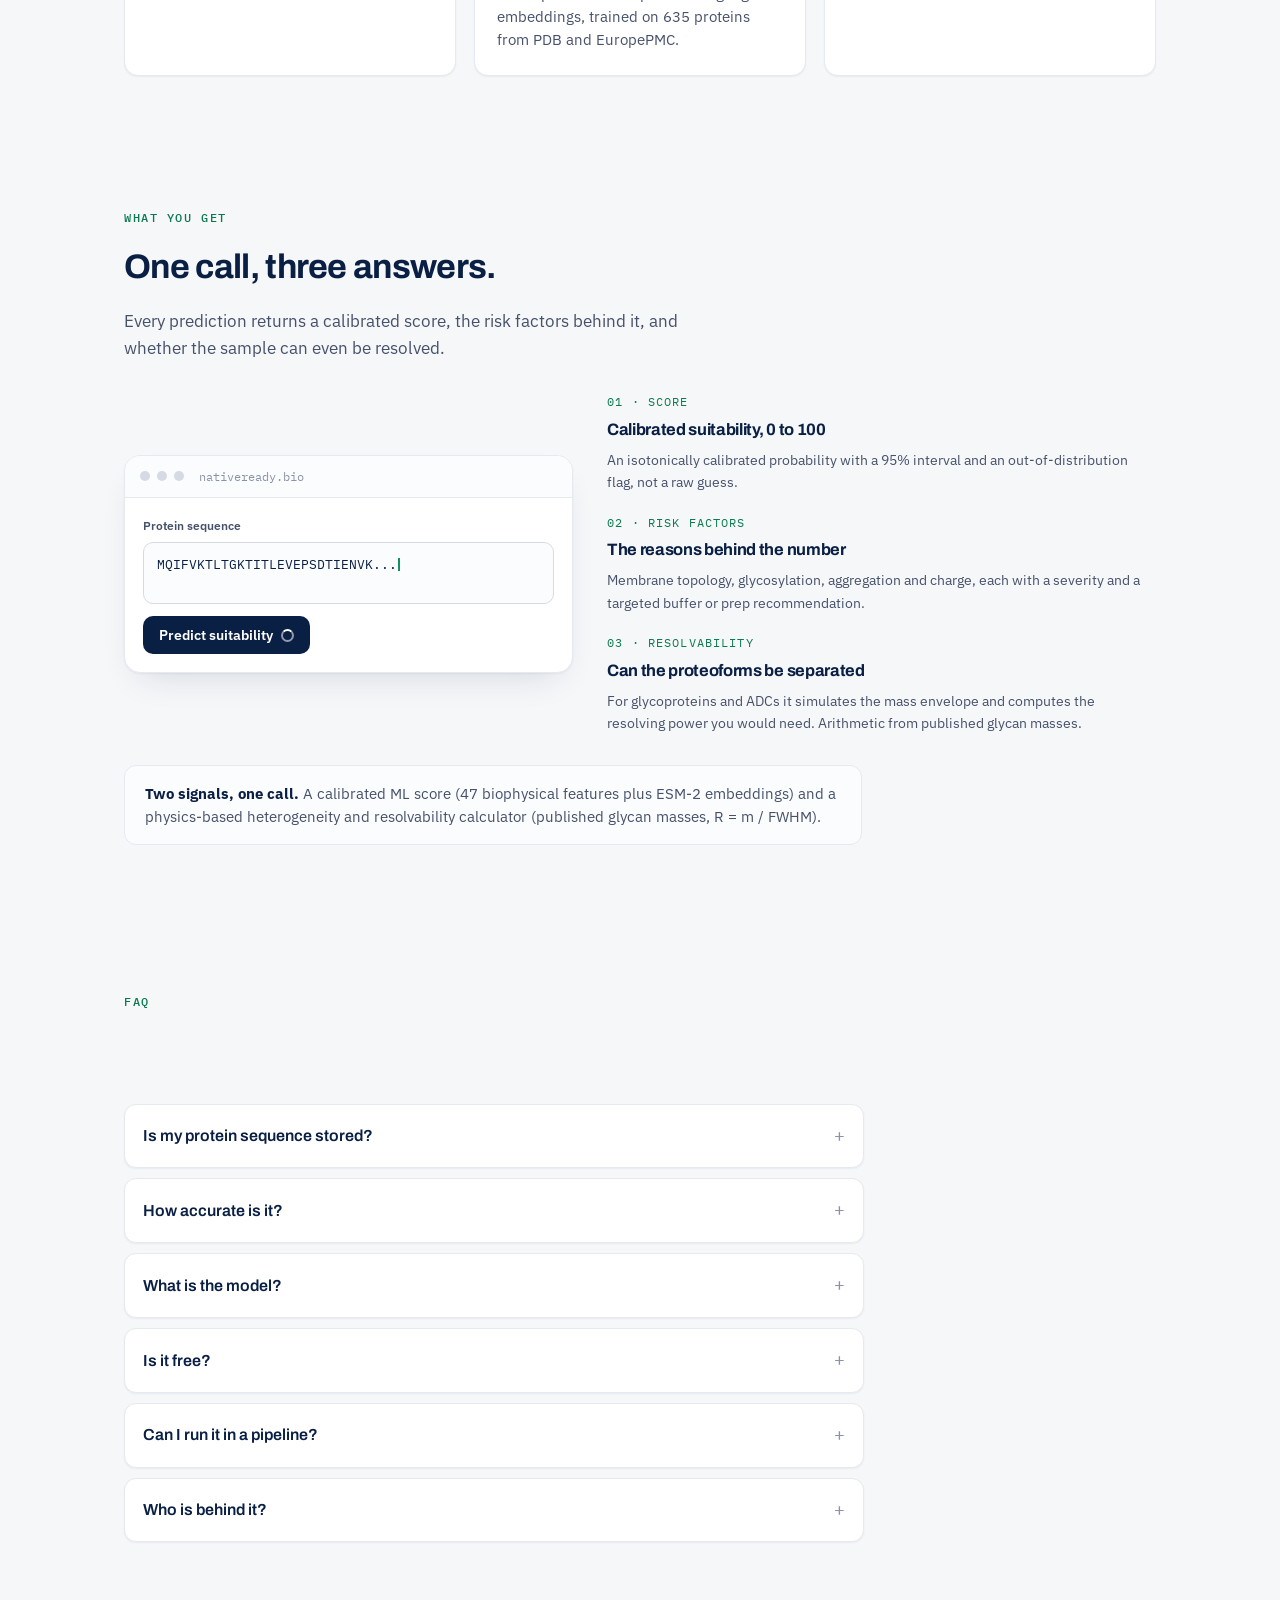
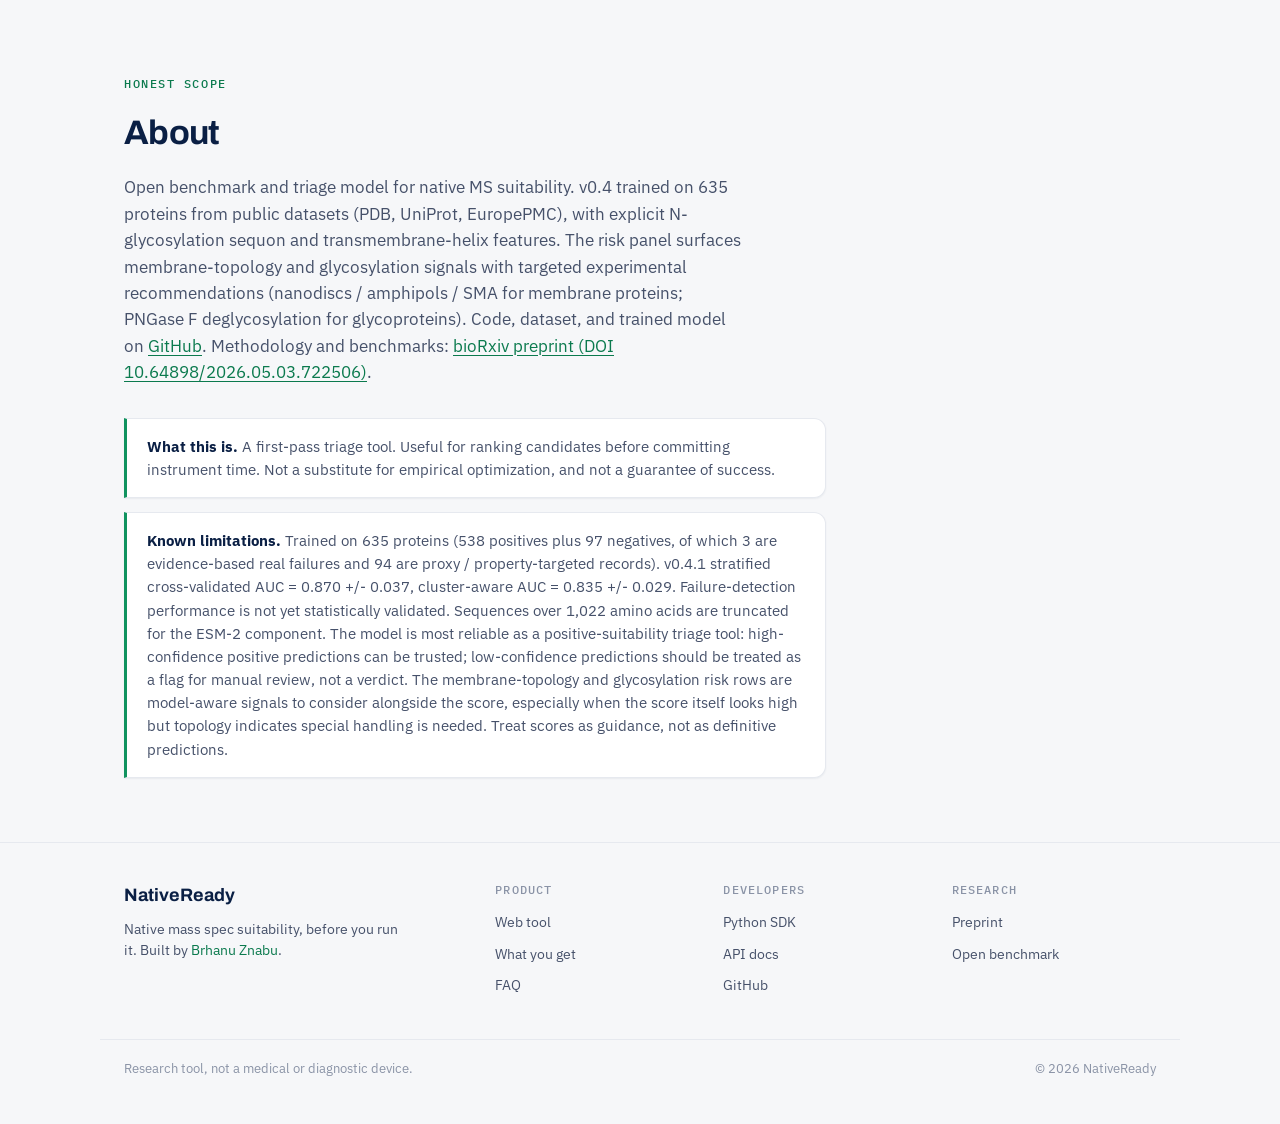
==== commit b42dd60b: "feat(site): auto-playing demo (type sequence -> predict -> score) replaces static example" ====
--- a/frontend/index.html
+++ b/frontend/index.html
@@ -247,18 +247,22 @@
     <h2 class="reveal">One call, three answers.</h2>
     <p class="section-lead reveal">Every prediction returns a calibrated score, the risk factors behind it, and whether the sample can even be resolved.</p>
     <div class="output-grid">
-      <div class="output-card reveal" role="img" aria-label="Example result for ubiquitin: suitability 96, Excellent, all risks low, resolvable.">
-        <div class="oc-head"><span class="oc-eyebrow mono">Example · ubiquitin</span><span class="oc-dot"></span></div>
-        <div class="oc-body">
-          <div class="oc-score"><span class="oc-num mono">96</span><span class="oc-cap mono">/100</span></div>
-          <div class="oc-scorelabel">Excellent</div>
-          <div class="oc-risks">
-            <div class="oc-risk"><span>Membrane topology</span><span class="oc-pill low">Low</span></div>
-            <div class="oc-risk"><span>Glycosylation · 0 sequons</span><span class="oc-pill low">Low</span></div>
-            <div class="oc-risk"><span>Aggregation · soluble</span><span class="oc-pill low">Low</span></div>
+      <div class="demo reveal" aria-label="Demo: paste a protein sequence and get a prediction">
+        <div class="demo-bar"><span class="db-dot"></span><span class="db-dot"></span><span class="db-dot"></span><span class="db-url mono">nativeready.bio</span></div>
+        <div class="demo-body">
+          <div class="demo-label">Protein sequence</div>
+          <div class="demo-input"><span class="demo-typed mono">MQIFVKTLTGKTITLEVEPSDTIENVK...</span><span class="demo-caret" aria-hidden="true"></span></div>
+          <button class="demo-btn" type="button" tabindex="-1" aria-hidden="true"><span class="demo-btn-label">Predict suitability</span><span class="demo-spin"></span></button>
+          <div class="demo-result">
+            <div class="demo-score"><span class="demo-num mono">96</span><span class="demo-cap mono">/100</span><span class="demo-scorelabel">Excellent</span></div>
+            <div class="demo-bar-track"><div class="demo-bar-fill"></div></div>
+            <div class="demo-risks">
+              <span class="demo-pill">Membrane · Low</span>
+              <span class="demo-pill">Glyco · Low</span>
+              <span class="demo-pill">Aggregation · Low</span>
+            </div>
           </div>
         </div>
-        <div class="oc-foot mono"><span class="oc-hz">Resolvable</span> · single proteoform · 200 mM NH₄OAc, pH 7.5</div>
       </div>
       <div class="output-legend">
         <div class="ol-item reveal"><div class="ol-k mono">01 · Score</div><h3>Calibrated suitability, 0 to 100</h3><p>An isotonically calibrated probability with a 95% interval and an out-of-distribution flag, not a raw guess.</p></div>
--- a/frontend/style.css
+++ b/frontend/style.css
@@ -267,6 +267,31 @@
 .two-layer{margin-top:30px; padding:16px 20px; background:var(--surface-2); border:1px solid var(--line); border-radius:12px; color:var(--ink-soft); font-size:14.5px; max-width:82ch}
 .two-layer strong{color:var(--ink)}
 
+/* ---------- auto-playing demo ---------- */
+.demo{background:var(--surface); border:1px solid var(--line); border-radius:16px; box-shadow:var(--shadow); overflow:hidden}
+.demo-bar{display:flex; align-items:center; gap:7px; padding:11px 15px; border-bottom:1px solid var(--line); background:var(--surface-2)}
+.db-dot{width:10px; height:10px; border-radius:50%; background:var(--line-strong)}
+.db-url{margin-left:8px; font-size:12px; color:var(--ink-faint)}
+.demo-body{padding:18px}
+.demo-label{font-size:12px; font-weight:600; color:var(--ink-soft); margin-bottom:7px}
+.demo-input{min-height:62px; background:var(--surface-2); border:1px solid var(--line-strong); border-radius:10px; padding:11px 13px; font-size:12.5px; line-height:1.6; color:var(--ink); word-break:break-all}
+.demo-input.active{border-color:var(--accent); box-shadow:0 0 0 3px var(--accent-soft)}
+.demo-caret{display:inline-block; width:2px; height:1.05em; background:var(--accent); vertical-align:-2px; margin-left:1px; animation:blink 1s steps(1) infinite}
+@keyframes blink{50%{opacity:0}}
+.demo-btn{margin-top:12px; display:inline-flex; align-items:center; gap:8px; background:var(--ink); color:var(--surface); border:none; border-radius:10px; padding:10px 16px; font-weight:600; font-size:14px; font-family:var(--sans); cursor:default}
+.demo-spin{display:none; width:13px; height:13px; border-radius:50%; border:2px solid color-mix(in srgb,var(--surface) 55%, transparent); border-top-color:var(--surface)}
+.demo-btn.loading .demo-spin{display:inline-block; animation:spin .7s linear infinite}
+.demo-result{margin-top:16px; border-top:1px solid var(--line); padding-top:16px}
+.demo-result[hidden]{display:none}
+.demo-score{display:flex; align-items:baseline; gap:5px}
+.demo-num{font-size:40px; font-weight:600; line-height:1; color:var(--good-ink)}
+.demo-cap{font-size:13px; color:var(--ink-faint)}
+.demo-scorelabel{margin-left:8px; font-family:var(--mono); font-size:11px; font-weight:600; letter-spacing:.06em; text-transform:uppercase; color:var(--good-ink)}
+.demo-bar-track{margin-top:12px; height:8px; background:var(--line); border-radius:999px; overflow:hidden}
+.demo-bar-fill{height:100%; width:96%; background:var(--good); border-radius:999px; transition:width .8s cubic-bezier(.2,.7,.2,1)}
+.demo-risks{display:flex; flex-wrap:wrap; gap:7px; margin-top:14px}
+.demo-pill{font-family:var(--mono); font-size:10.5px; font-weight:500; text-transform:uppercase; letter-spacing:.03em; padding:3px 9px; border-radius:999px; background:var(--good-soft); color:var(--good-ink); transition:opacity .35s ease}
+
 /* ---------- faq ---------- */
 #faq{padding:64px 0}
 #faq h2{font-size:clamp(24px,3.2vw,34px); font-weight:700; margin:10px 0 26px}
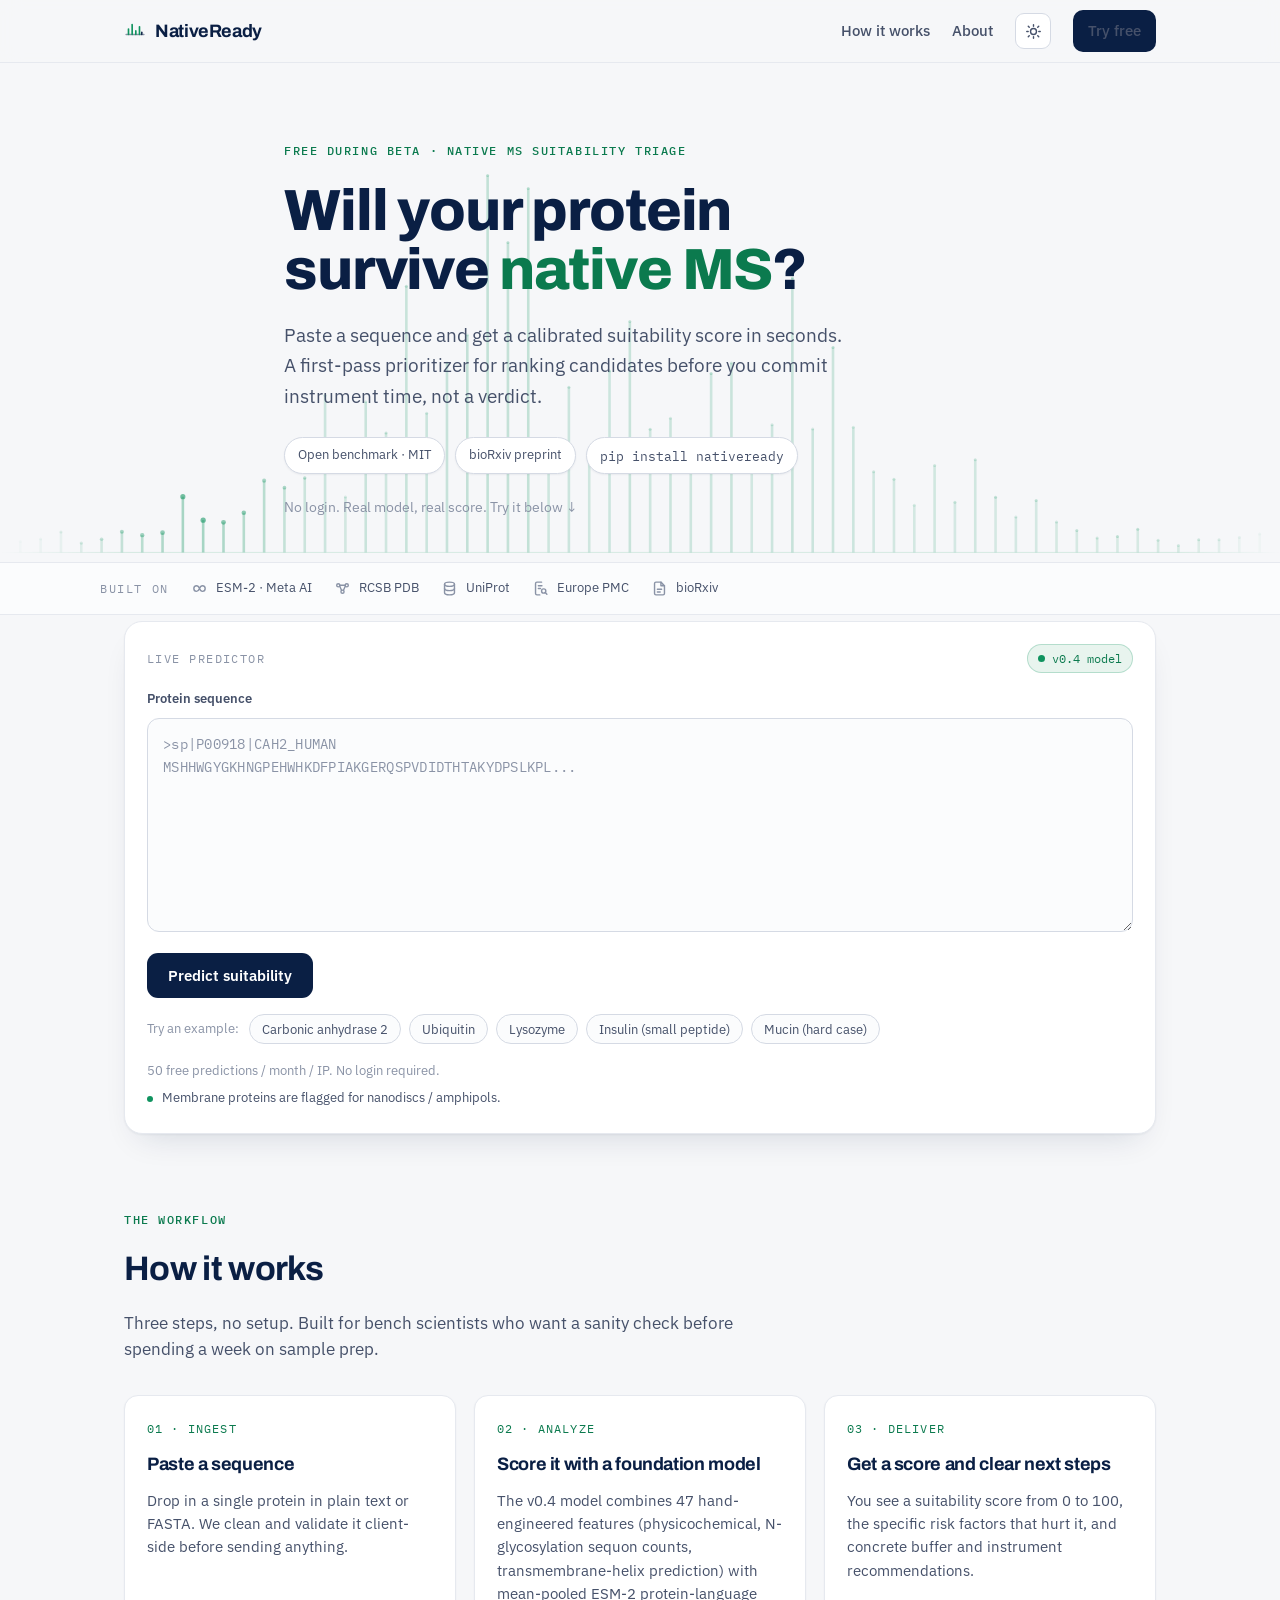
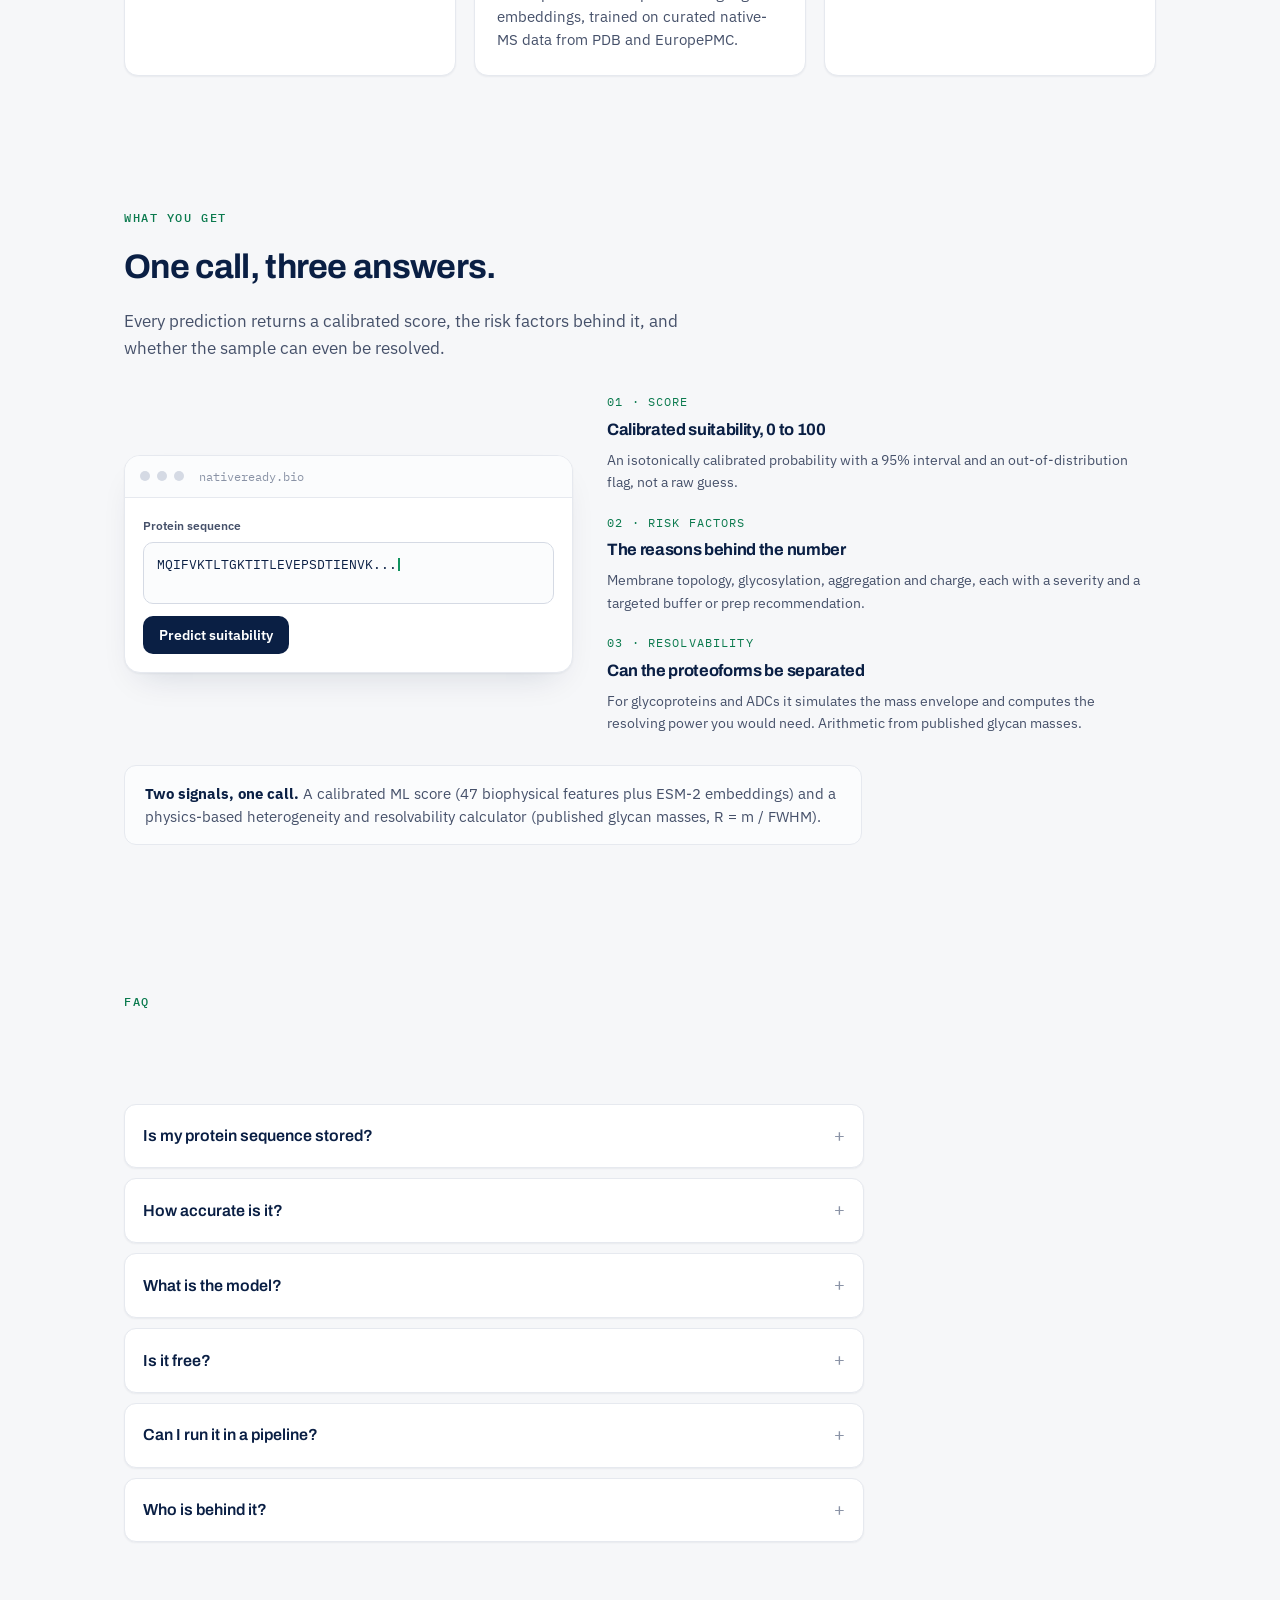
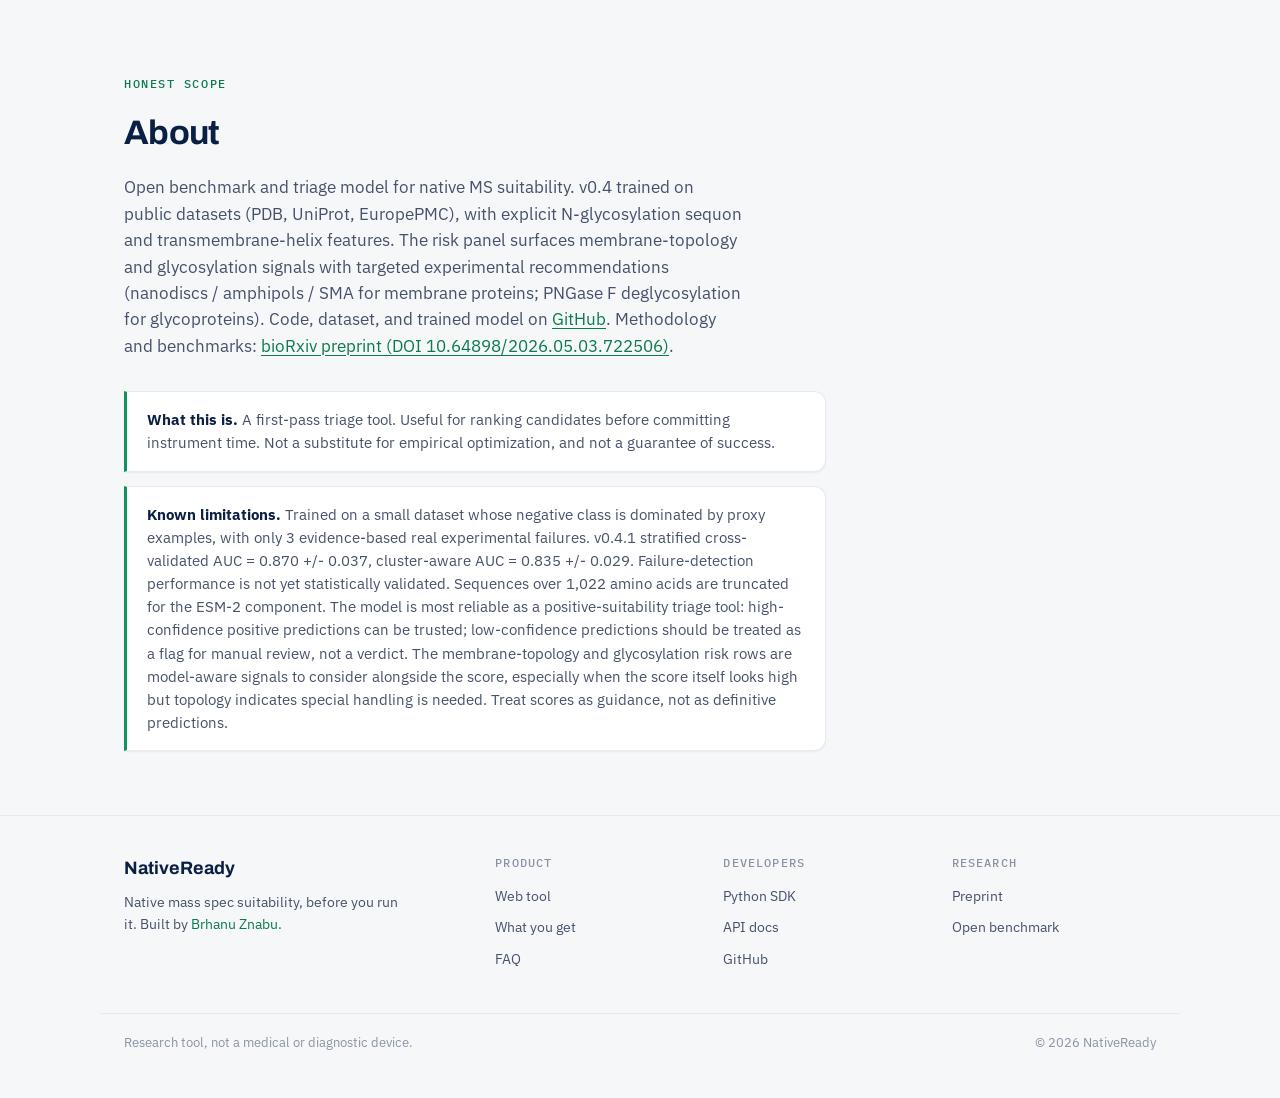
==== commit f4a474c9: "content: remove 635-protein benchmark figure across the site (keep honest limitations)" ====
--- a/frontend/index.html
+++ b/frontend/index.html
@@ -4,7 +4,7 @@
   <meta charset="utf-8" />
   <meta name="viewport" content="width=device-width, initial-scale=1" />
   <title>NativeReady: will your protein survive native MS?</title>
-  <meta name="description" content="Predict whether a protein will give usable native mass spectrometry data. Paste a sequence, get a calibrated suitability score in seconds. Open benchmark of 635 proteins, ESM-2 + BioPython model, with membrane-topology and glycosylation risk signals." />
+  <meta name="description" content="Predict whether a protein will give usable native mass spectrometry data. Paste a sequence, get a calibrated suitability score in seconds. Open benchmark, ESM-2 + BioPython model, with membrane-topology and glycosylation risk signals." />
   <link rel="preconnect" href="https://fonts.googleapis.com" />
   <link rel="preconnect" href="https://fonts.gstatic.com" crossorigin />
   <link rel="stylesheet" href="https://fonts.googleapis.com/css2?family=Archivo:wght@500;600;700;800&family=IBM+Plex+Mono:wght@400;500;600&family=IBM+Plex+Sans:wght@400;500;600&display=swap" />
@@ -54,7 +54,7 @@
       <h1>Will your protein survive <span class="accent">native&nbsp;MS</span>?</h1>
       <p class="lead">Paste a sequence and get a calibrated suitability score in seconds. A first-pass prioritizer for ranking candidates before you commit instrument time, not a verdict.</p>
       <div class="trust-row">
-        <a class="trust-chip" href="https://github.com/brhanufen/nativeready" target="_blank" rel="noopener">Open benchmark · 635 proteins</a>
+        <a class="trust-chip" href="https://github.com/brhanufen/nativeready" target="_blank" rel="noopener">Open benchmark · MIT</a>
         <a class="trust-chip" href="https://www.biorxiv.org/content/10.64898/2026.05.03.722506v1" target="_blank" rel="noopener">bioRxiv preprint</a>
         <a class="trust-chip mono" href="https://pypi.org/project/nativeready" target="_blank" rel="noopener">pip install nativeready</a>
       </div>
@@ -230,7 +230,7 @@
       <div class="card reveal">
         <span class="step">02 · Analyze</span>
         <h3>Score it with a foundation model</h3>
-        <p>The v0.4 model combines 47 hand-engineered features (physicochemical, N-glycosylation sequon counts, transmembrane-helix prediction) with mean-pooled ESM-2 protein-language embeddings, trained on 635 proteins from PDB and EuropePMC.</p>
+        <p>The v0.4 model combines 47 hand-engineered features (physicochemical, N-glycosylation sequon counts, transmembrane-helix prediction) with mean-pooled ESM-2 protein-language embeddings, trained on curated native-MS data from PDB and EuropePMC.</p>
       </div>
       <div class="card reveal">
         <span class="step">03 · Deliver</span>
@@ -280,7 +280,7 @@
     <h2 class="reveal">Questions, answered.</h2>
     <div class="faq-list">
       <details class="faq-item reveal"><summary>Is my protein sequence stored?</summary><p>No raw sequence is kept. It is hashed before storage, with no login, no IP, and no email unless you choose to leave one.</p></details>
-      <details class="faq-item reveal"><summary>How accurate is it?</summary><p>Cluster-aware ROC-AUC 0.835 on a 635-protein benchmark. It is most reliable as a positive-suitability triage tool, not a validated failure detector: trust a high-confidence positive, and treat a low score as a flag for manual review.</p></details>
+      <details class="faq-item reveal"><summary>How accurate is it?</summary><p>Cluster-aware ROC-AUC 0.835 on an open benchmark. It is most reliable as a positive-suitability triage tool, not a validated failure detector: trust a high-confidence positive, and treat a low score as a flag for manual review.</p></details>
       <details class="faq-item reveal"><summary>What is the model?</summary><p>47 biophysical features plus ESM-2 protein-language embeddings, isotonically calibrated, with an out-of-distribution flag. Glycoproteins and ADCs also get a physics-based heterogeneity and resolvability calculation.</p></details>
       <details class="faq-item reveal"><summary>Is it free?</summary><p>Yes, free during beta: 50 predictions per month per IP, no login required.</p></details>
       <details class="faq-item reveal"><summary>Can I run it in a pipeline?</summary><p>Yes. There is a REST API, a Python SDK (pip install nativeready) and a CLI, all batch-capable for screening many candidates before you book instrument time.</p></details>
@@ -293,12 +293,12 @@
   <div class="wrap">
     <span class="eyebrow reveal">Honest scope</span>
     <h2 class="reveal">About</h2>
-    <p class="section-lead reveal">Open benchmark and triage model for native MS suitability. v0.4 trained on 635 proteins from public datasets (PDB, UniProt, EuropePMC), with explicit N-glycosylation sequon and transmembrane-helix features. The risk panel surfaces membrane-topology and glycosylation signals with targeted experimental recommendations (nanodiscs / amphipols / SMA for membrane proteins; PNGase F deglycosylation for glycoproteins). Code, dataset, and trained model on <a href="https://github.com/brhanufen/nativeready" target="_blank" rel="noopener" class="link">GitHub</a>. Methodology and benchmarks: <a href="https://www.biorxiv.org/content/10.64898/2026.05.03.722506v1" target="_blank" rel="noopener" class="link">bioRxiv preprint (DOI 10.64898/2026.05.03.722506)</a>.</p>
+    <p class="section-lead reveal">Open benchmark and triage model for native MS suitability. v0.4 trained on public datasets (PDB, UniProt, EuropePMC), with explicit N-glycosylation sequon and transmembrane-helix features. The risk panel surfaces membrane-topology and glycosylation signals with targeted experimental recommendations (nanodiscs / amphipols / SMA for membrane proteins; PNGase F deglycosylation for glycoproteins). Code, dataset, and trained model on <a href="https://github.com/brhanufen/nativeready" target="_blank" rel="noopener" class="link">GitHub</a>. Methodology and benchmarks: <a href="https://www.biorxiv.org/content/10.64898/2026.05.03.722506v1" target="_blank" rel="noopener" class="link">bioRxiv preprint (DOI 10.64898/2026.05.03.722506)</a>.</p>
     <div class="disclaimer reveal">
       <strong>What this is.</strong> A first-pass triage tool. Useful for ranking candidates before committing instrument time. Not a substitute for empirical optimization, and not a guarantee of success.
     </div>
     <div class="disclaimer reveal">
-      <strong>Known limitations.</strong> Trained on 635 proteins (538 positives plus 97 negatives, of which 3 are evidence-based real failures and 94 are proxy / property-targeted records). v0.4.1 stratified cross-validated AUC = 0.870 +/- 0.037, cluster-aware AUC = 0.835 +/- 0.029. Failure-detection performance is not yet statistically validated. Sequences over 1,022 amino acids are truncated for the ESM-2 component. The model is most reliable as a positive-suitability triage tool: high-confidence positive predictions can be trusted; low-confidence predictions should be treated as a flag for manual review, not a verdict. The membrane-topology and glycosylation risk rows are model-aware signals to consider alongside the score, especially when the score itself looks high but topology indicates special handling is needed. Treat scores as guidance, not as definitive predictions.
+      <strong>Known limitations.</strong> Trained on a small dataset whose negative class is dominated by proxy examples, with only 3 evidence-based real experimental failures. v0.4.1 stratified cross-validated AUC = 0.870 +/- 0.037, cluster-aware AUC = 0.835 +/- 0.029. Failure-detection performance is not yet statistically validated. Sequences over 1,022 amino acids are truncated for the ESM-2 component. The model is most reliable as a positive-suitability triage tool: high-confidence positive predictions can be trusted; low-confidence predictions should be treated as a flag for manual review, not a verdict. The membrane-topology and glycosylation risk rows are model-aware signals to consider alongside the score, especially when the score itself looks high but topology indicates special handling is needed. Treat scores as guidance, not as definitive predictions.
     </div>
   </div>
 </section>
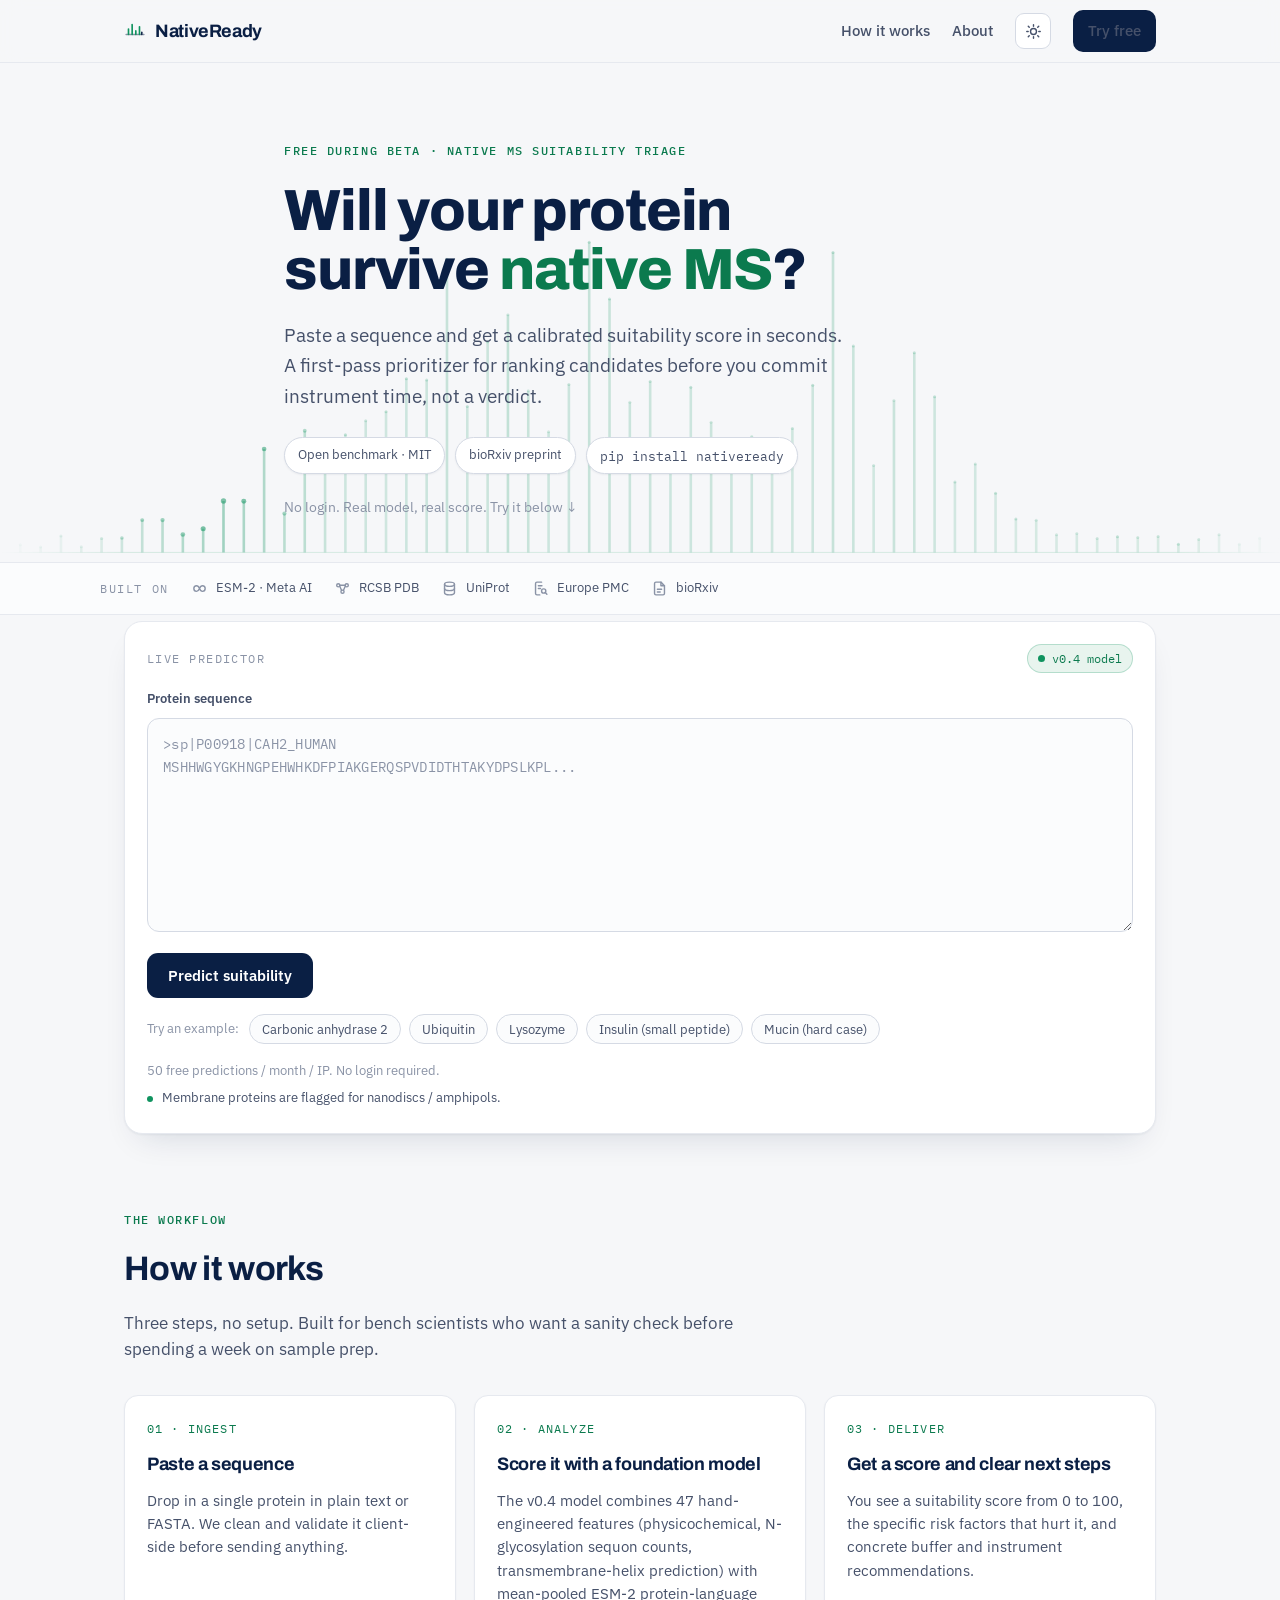
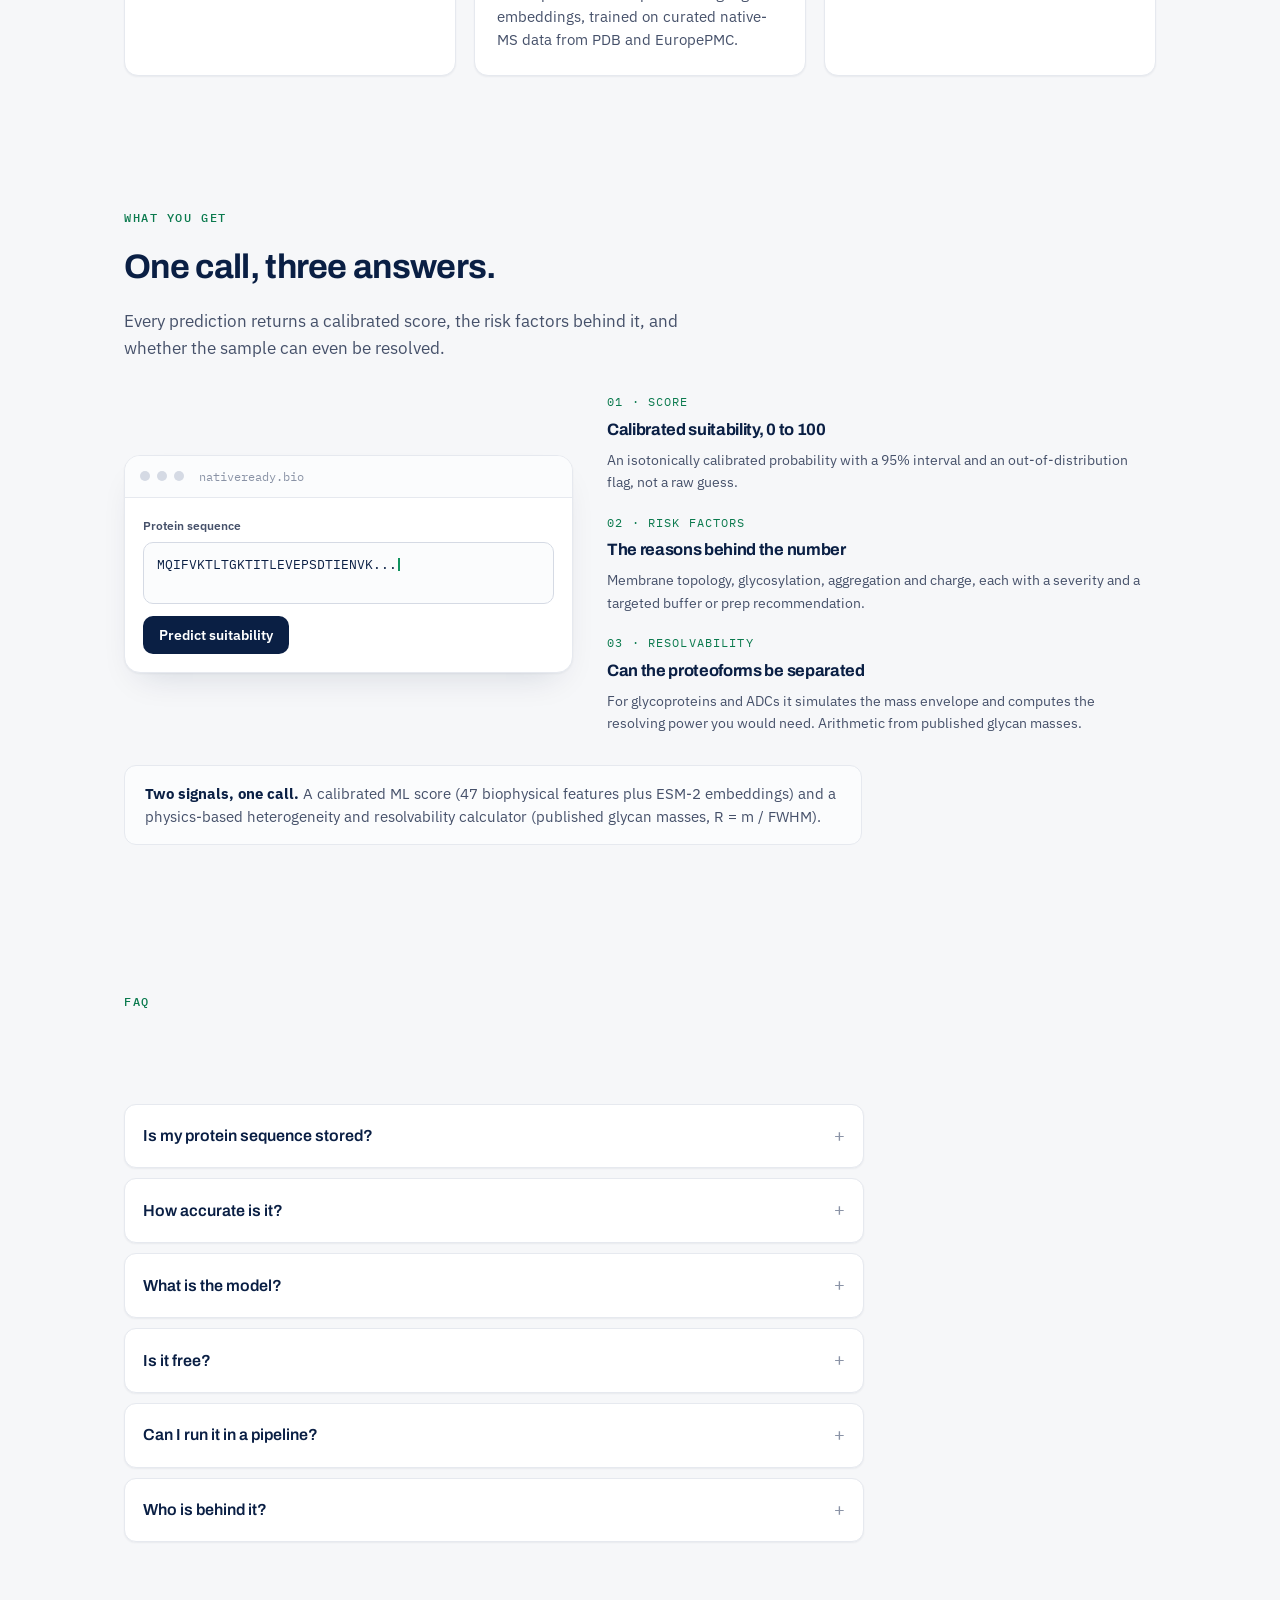
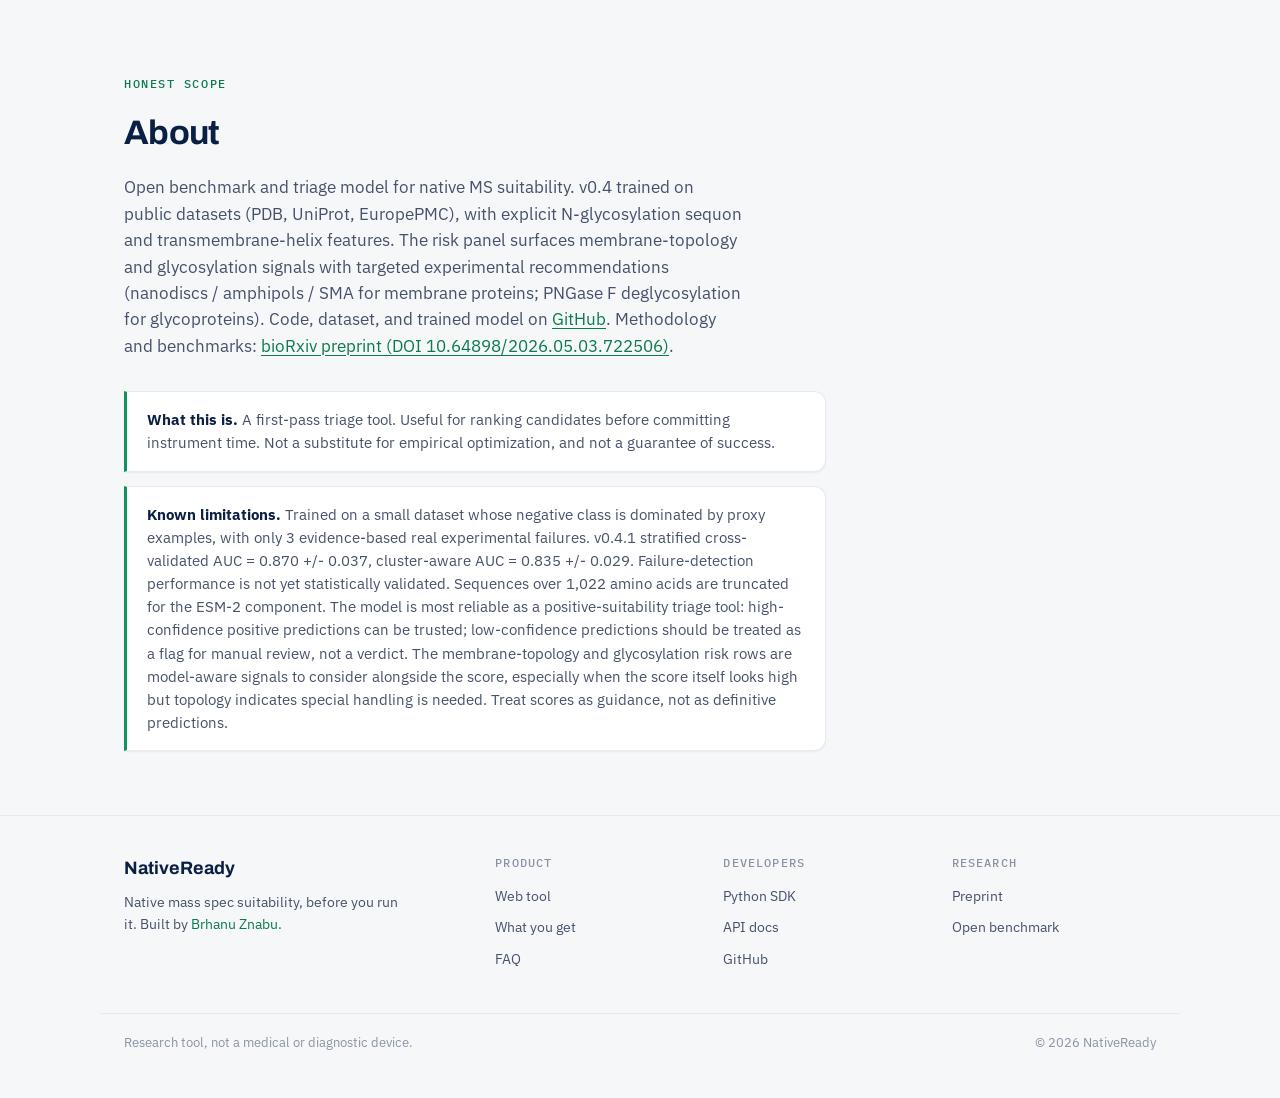
==== commit 06ce0db3: "Add outcome-logging path for API/CLI users and reorder web feedback - cli: add `report-outcome` comm" ====
--- a/frontend/index.html
+++ b/frontend/index.html
@@ -168,24 +168,13 @@
           <input type="email" id="feedback-email" placeholder="you@lab.edu" autocomplete="email" />
         </div>
 
-        <div class="feedback-actions">
-          <button type="button" class="feedback-btn worked" data-outcome="worked">
-            <span class="fb-icon">✓</span> Worked
-          </button>
-          <button type="button" class="feedback-btn failed" data-outcome="failed">
-            <span class="fb-icon">✗</span> Failed
-          </button>
-          <button type="button" class="feedback-btn skip" data-outcome="not_tested">
-            Not yet tested
-          </button>
-        </div>
         <div class="feedback-extras">
           <label class="feedback-note-label" for="feedback-note">
-            Optional context (buffer, instrument, conditions tried):
+            First, the conditions (this is the part that trains the model):
           </label>
           <textarea id="feedback-note" rows="2" maxlength="500" placeholder="e.g., 200 mM AmAc pH 7.5, Q Exactive UHMR, intense glycan heterogeneity"></textarea>
-          <details class="feedback-conditions">
-            <summary>Add structured conditions (optional, helps the dataset)</summary>
+          <details class="feedback-conditions" open>
+            <summary>Structured conditions (a few fields turn "it failed" into a usable recipe)</summary>
             <div class="cond-grid">
               <div class="cond-field"><label for="feedback-buffer">Buffer / pH</label>
               <input type="text" id="feedback-buffer" maxlength="200" placeholder="200 mM ammonium acetate, pH 7.5" /></div>
@@ -201,6 +190,19 @@
               <input type="text" id="feedback-failuremode" maxlength="200" placeholder="no ionization / unresolved heterogeneity / salt adducts" /></div>
             </div>
           </details>
+        </div>
+
+        <p class="feedback-submit-hint">Then tell us the outcome. Picking one submits everything above.</p>
+        <div class="feedback-actions">
+          <button type="button" class="feedback-btn worked" data-outcome="worked">
+            <span class="fb-icon">✓</span> Worked
+          </button>
+          <button type="button" class="feedback-btn failed" data-outcome="failed">
+            <span class="fb-icon">✗</span> Failed
+          </button>
+          <button type="button" class="feedback-btn skip" data-outcome="not_tested">
+            Not yet tested
+          </button>
         </div>
         <p class="feedback-meta">Anonymous by default. Sequence is hashed before storage. Email and note only sent if you provide them.</p>
       </div>
--- a/frontend/style.css
+++ b/frontend/style.css
@@ -160,7 +160,8 @@
 .feedback-card-prominent{border-color:color-mix(in srgb,var(--accent) 30%, var(--line-strong))}
 .feedback-head strong{font-family:var(--disp); font-size:16px; color:var(--ink)}
 .feedback-head p{margin:6px 0 0; font-size:14px; color:var(--ink-soft)}
-.feedback-actions{display:flex; flex-wrap:wrap; gap:10px; margin:16px 0 4px}
+.feedback-submit-hint{margin:18px 0 6px; font-size:13px; font-weight:600; color:var(--accent-ink)}
+.feedback-actions{display:flex; flex-wrap:wrap; gap:10px; margin:6px 0 4px}
 .feedback-btn{display:inline-flex; align-items:center; gap:8px; font-family:var(--sans); font-weight:600; font-size:14px; border-radius:10px; padding:10px 16px; cursor:pointer; background:var(--surface); border:1px solid var(--line-strong); color:var(--ink)}
 .feedback-btn .fb-icon{font-family:var(--mono)}
 .feedback-btn.worked:hover{border-color:var(--good); background:var(--good-soft); color:var(--good-ink)}
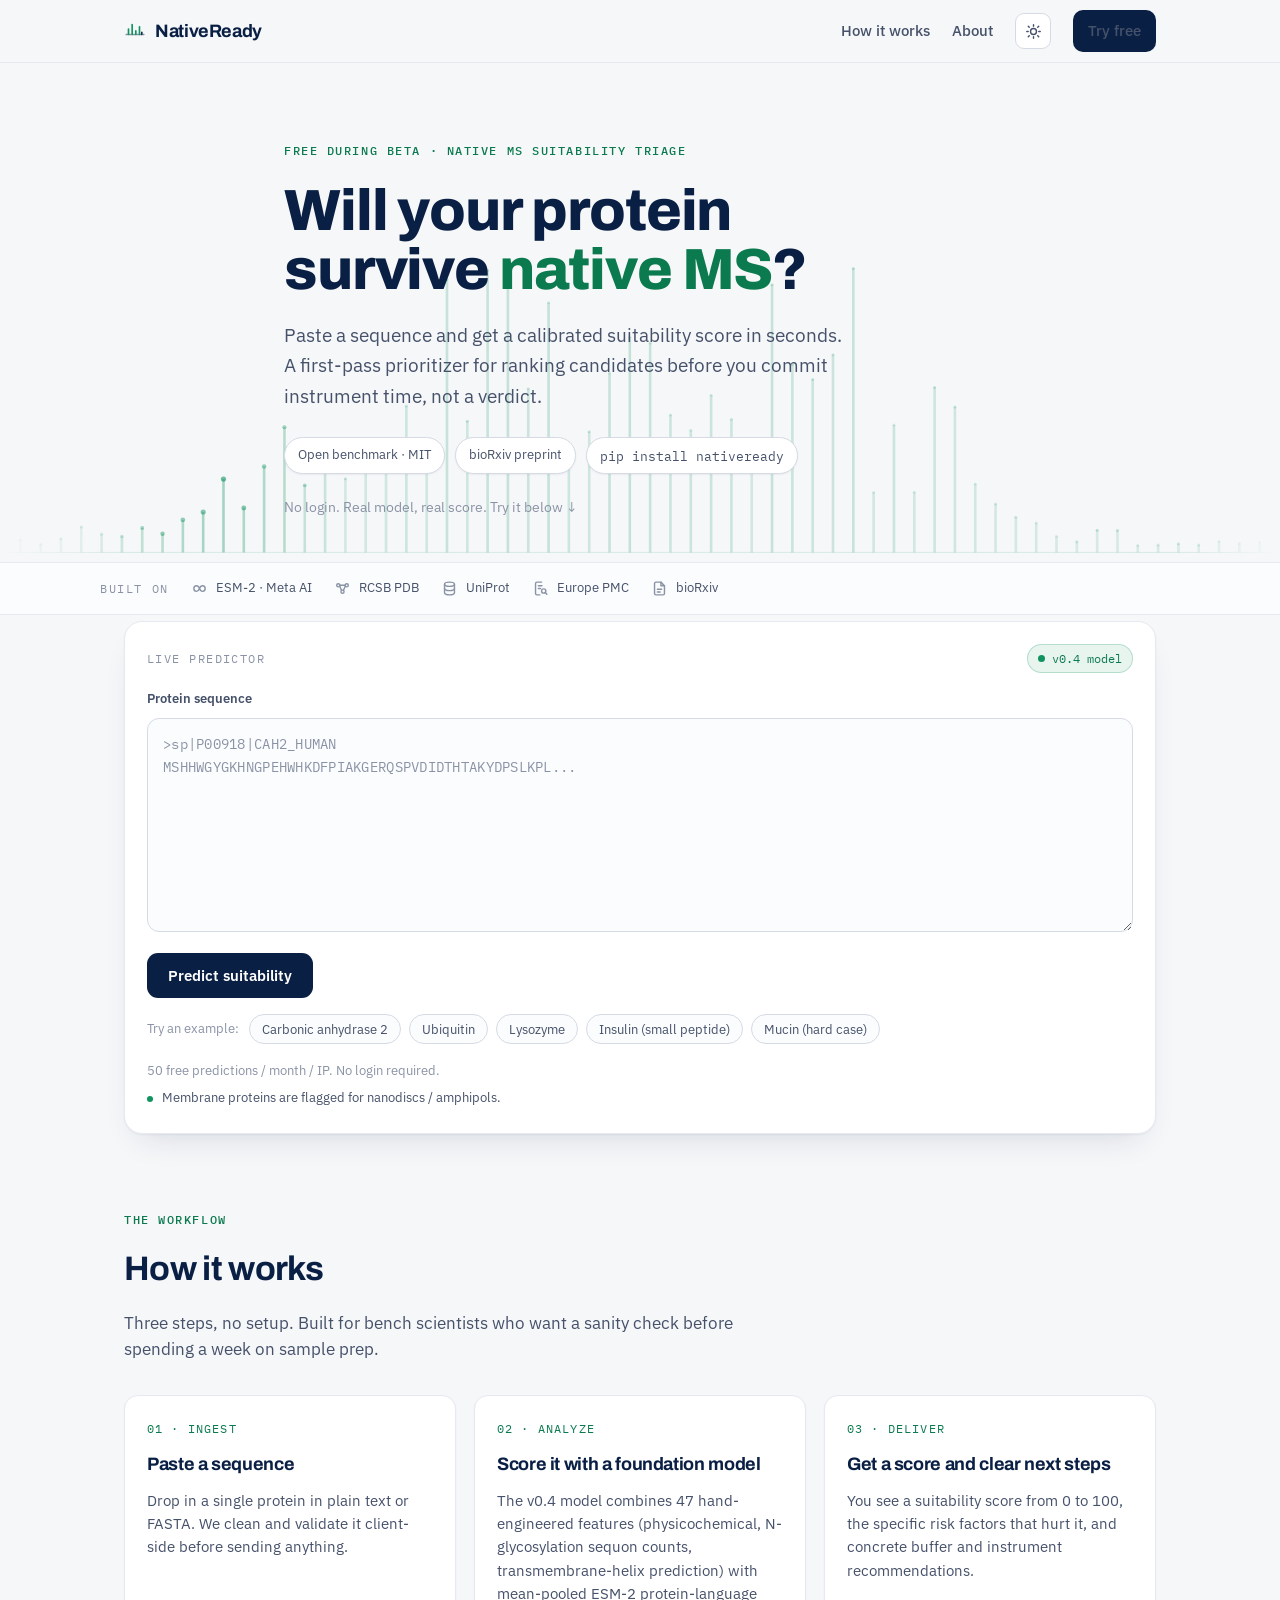
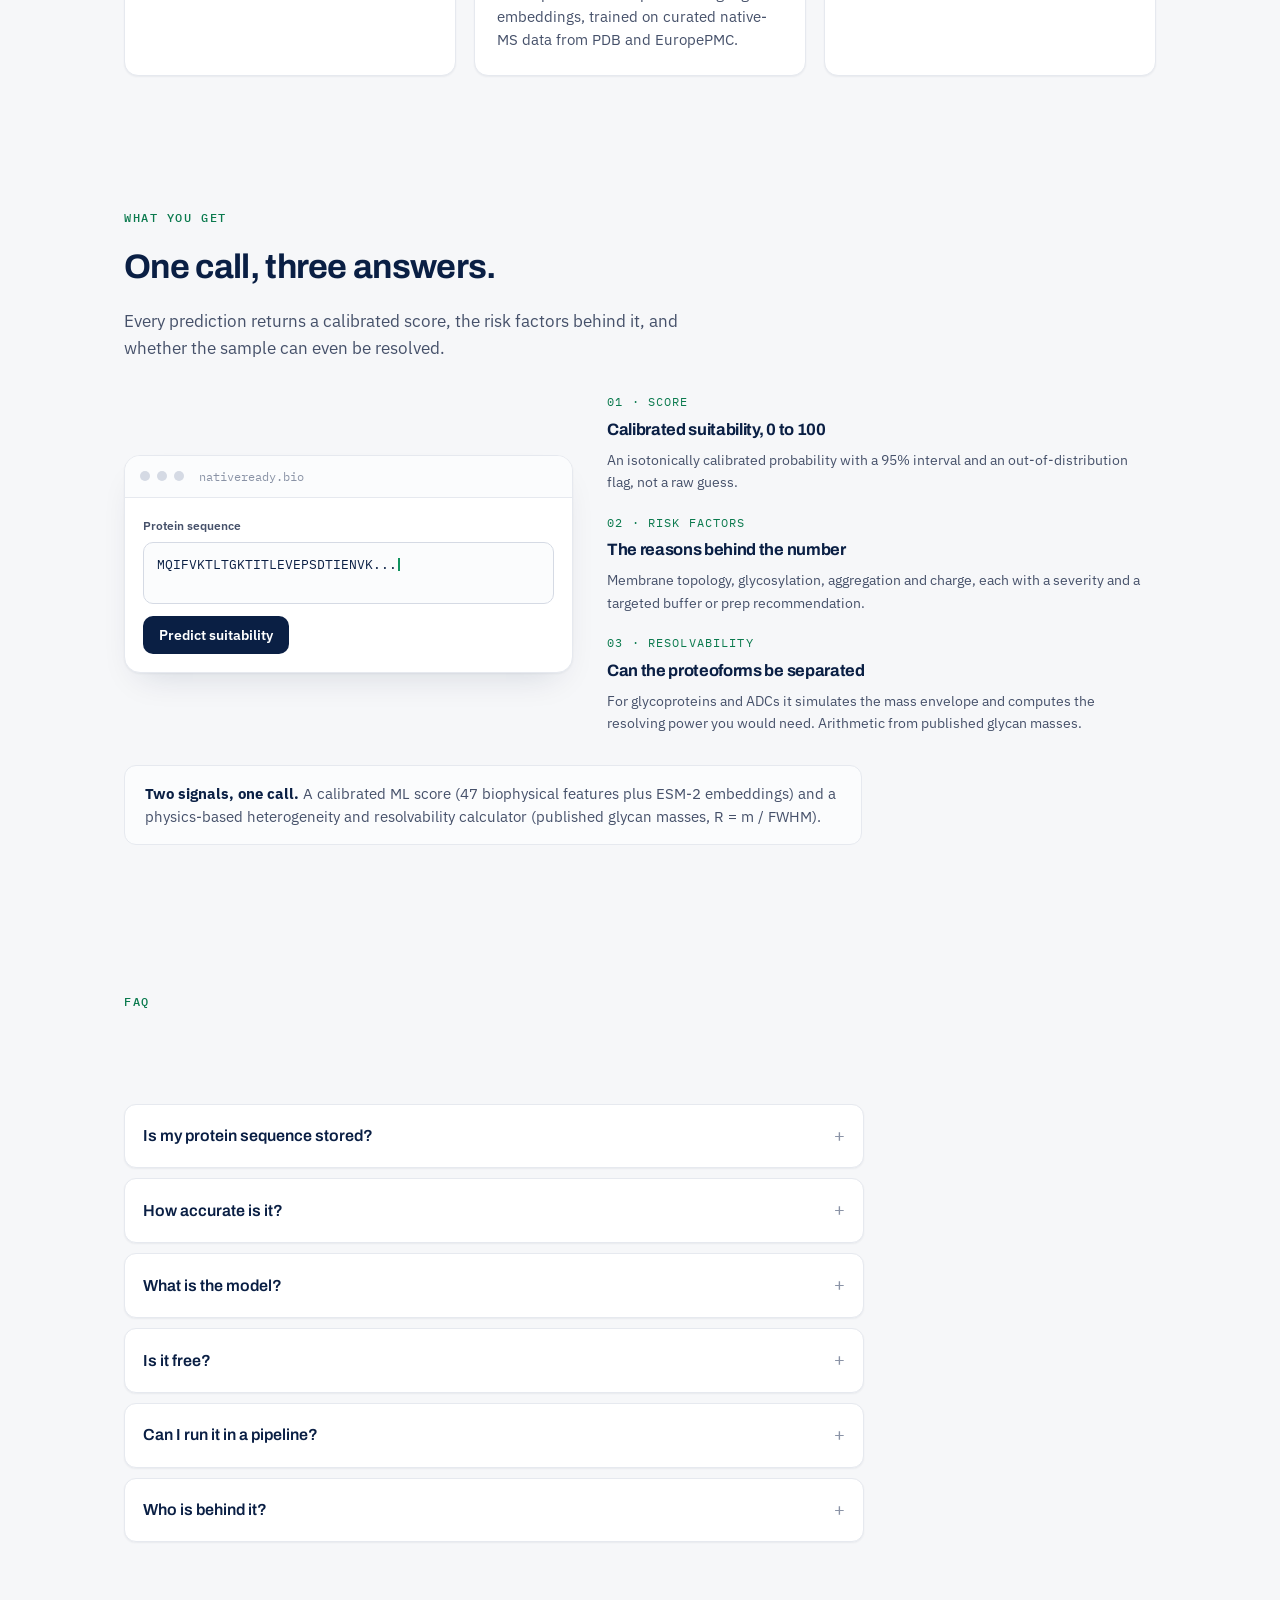
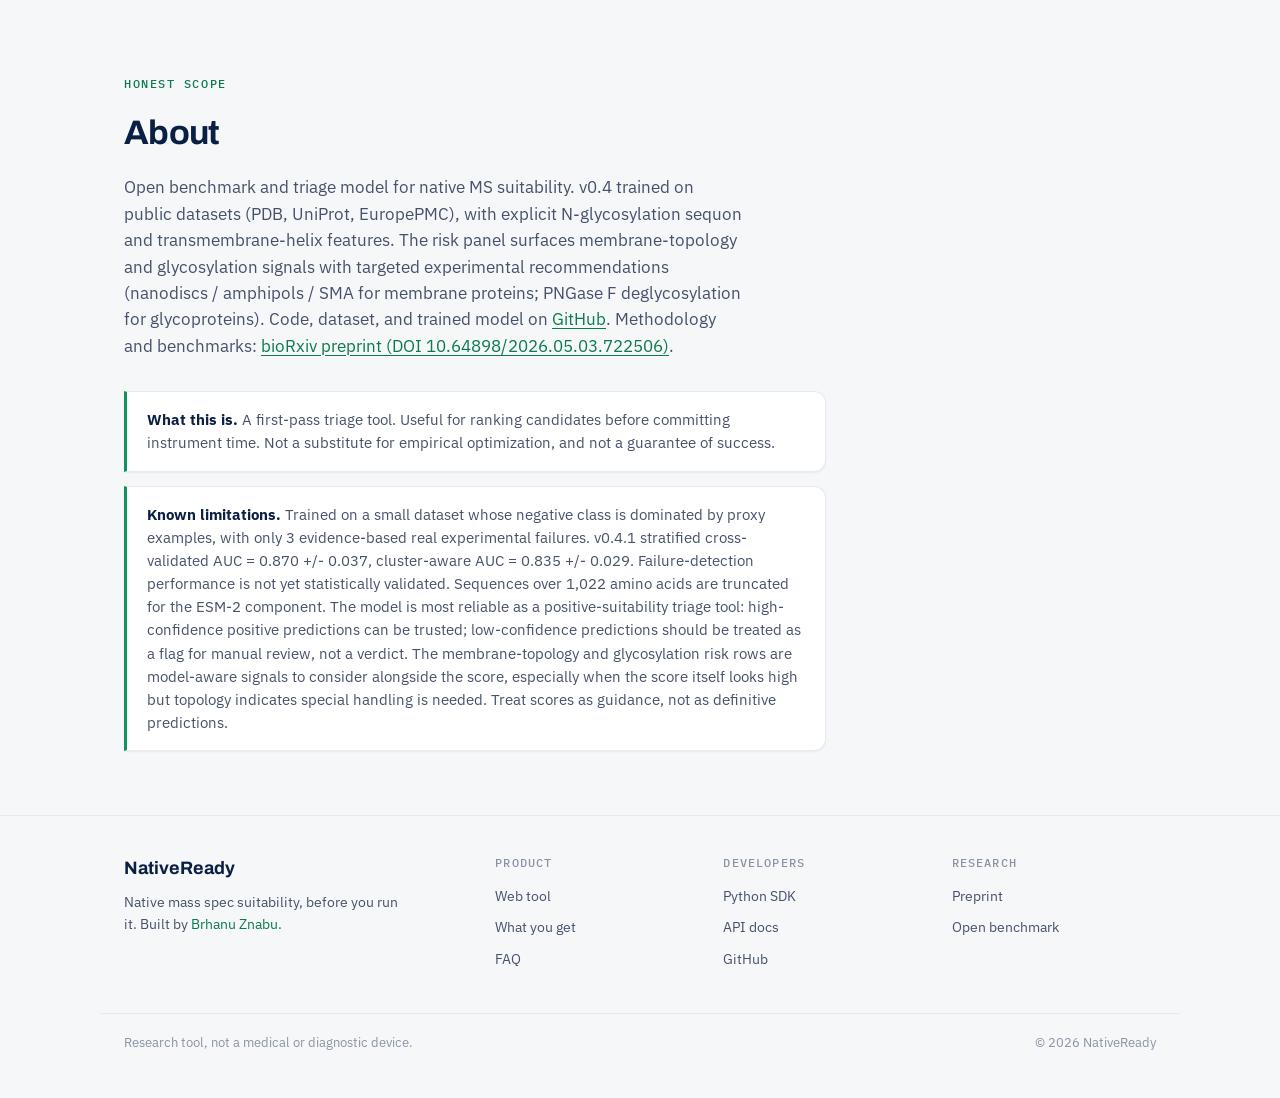
==== commit 483d82bd: "Require minimum conditions for worked/failed outcomes (data-quality gate) An outcome that becomes a " ====
--- a/frontend/index.html
+++ b/frontend/index.html
@@ -204,6 +204,7 @@
             Not yet tested
           </button>
         </div>
+        <p id="feedback-error" class="feedback-error" hidden></p>
         <p class="feedback-meta">Anonymous by default. Sequence is hashed before storage. Email and note only sent if you provide them.</p>
       </div>
 
--- a/frontend/style.css
+++ b/frontend/style.css
@@ -161,6 +161,7 @@
 .feedback-head strong{font-family:var(--disp); font-size:16px; color:var(--ink)}
 .feedback-head p{margin:6px 0 0; font-size:14px; color:var(--ink-soft)}
 .feedback-submit-hint{margin:18px 0 6px; font-size:13px; font-weight:600; color:var(--accent-ink)}
+.feedback-error{margin:10px 0 0; font-size:13px; font-weight:500; color:#B4231F; background:rgba(180,35,31,.08); border:1px solid rgba(180,35,31,.28); border-radius:8px; padding:9px 12px}
 .feedback-actions{display:flex; flex-wrap:wrap; gap:10px; margin:6px 0 4px}
 .feedback-btn{display:inline-flex; align-items:center; gap:8px; font-family:var(--sans); font-weight:600; font-size:14px; border-radius:10px; padding:10px 16px; cursor:pointer; background:var(--surface); border:1px solid var(--line-strong); color:var(--ink)}
 .feedback-btn .fb-icon{font-family:var(--mono)}
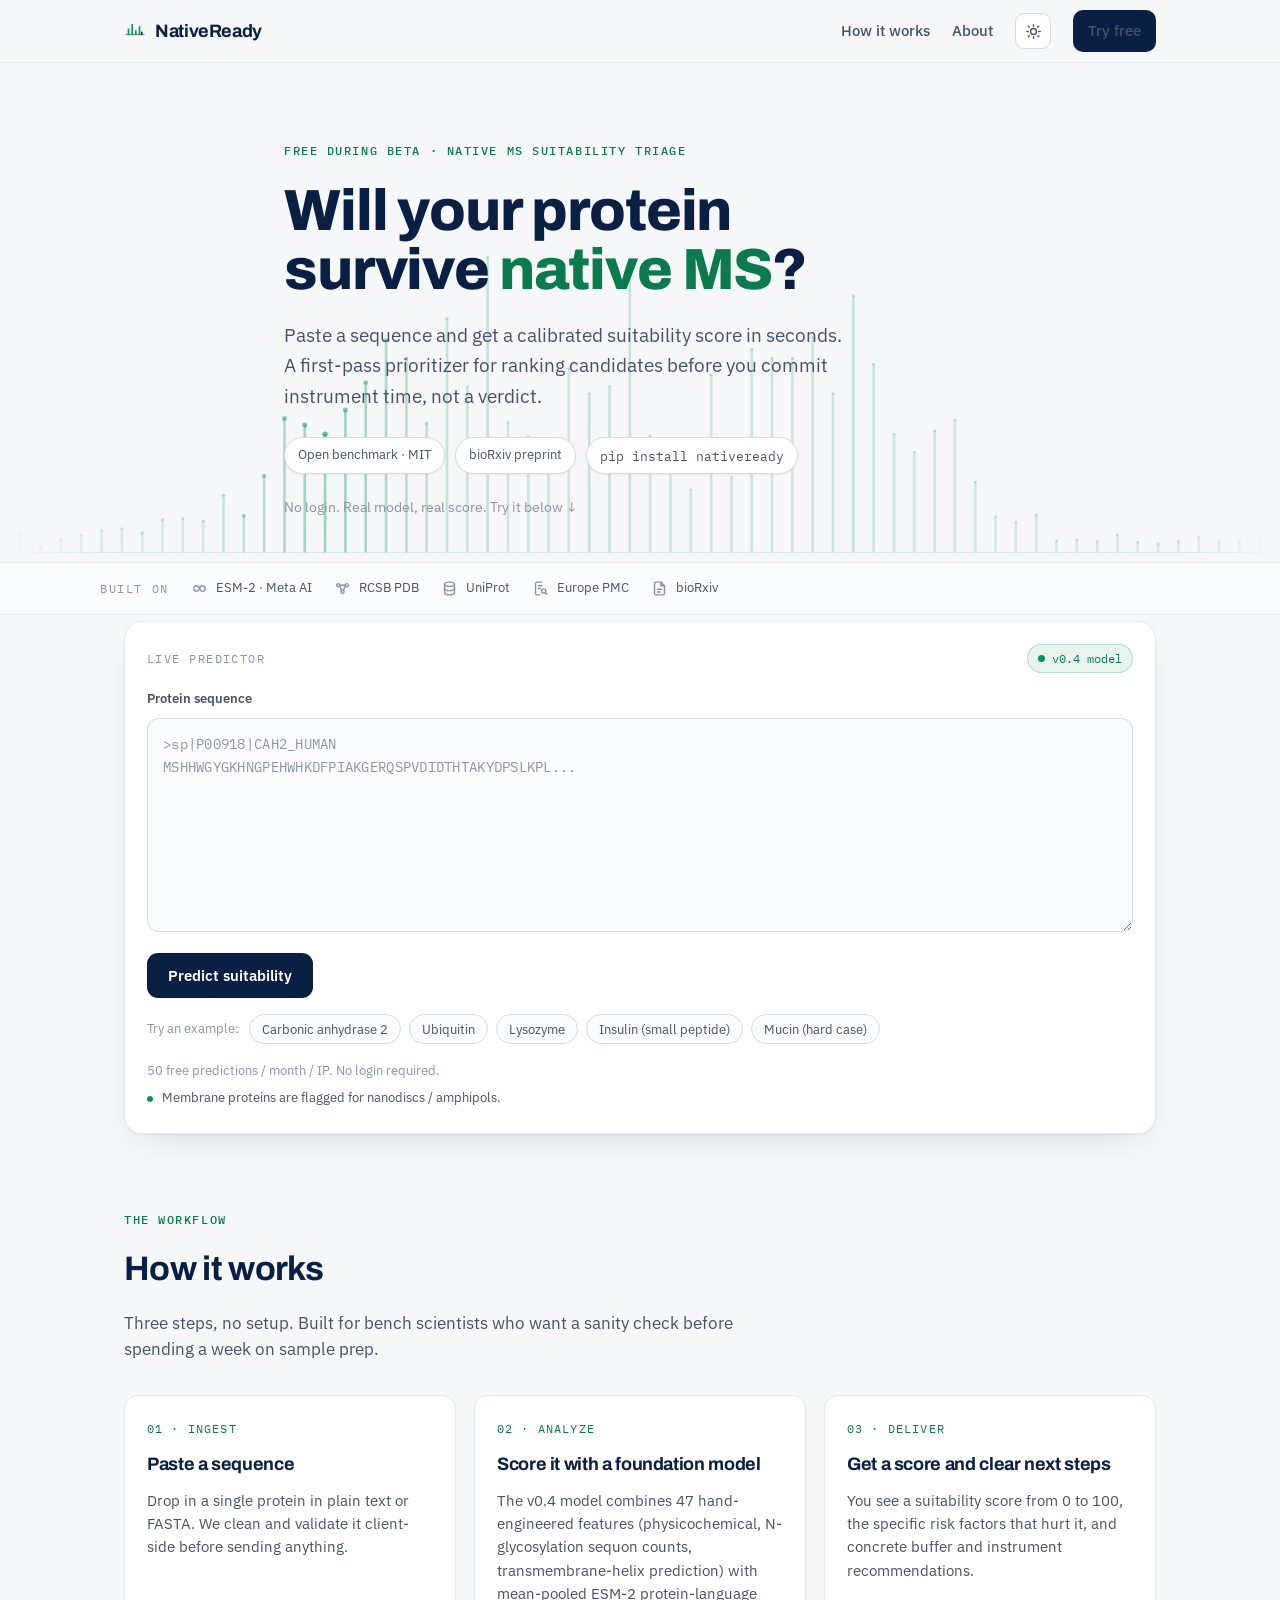
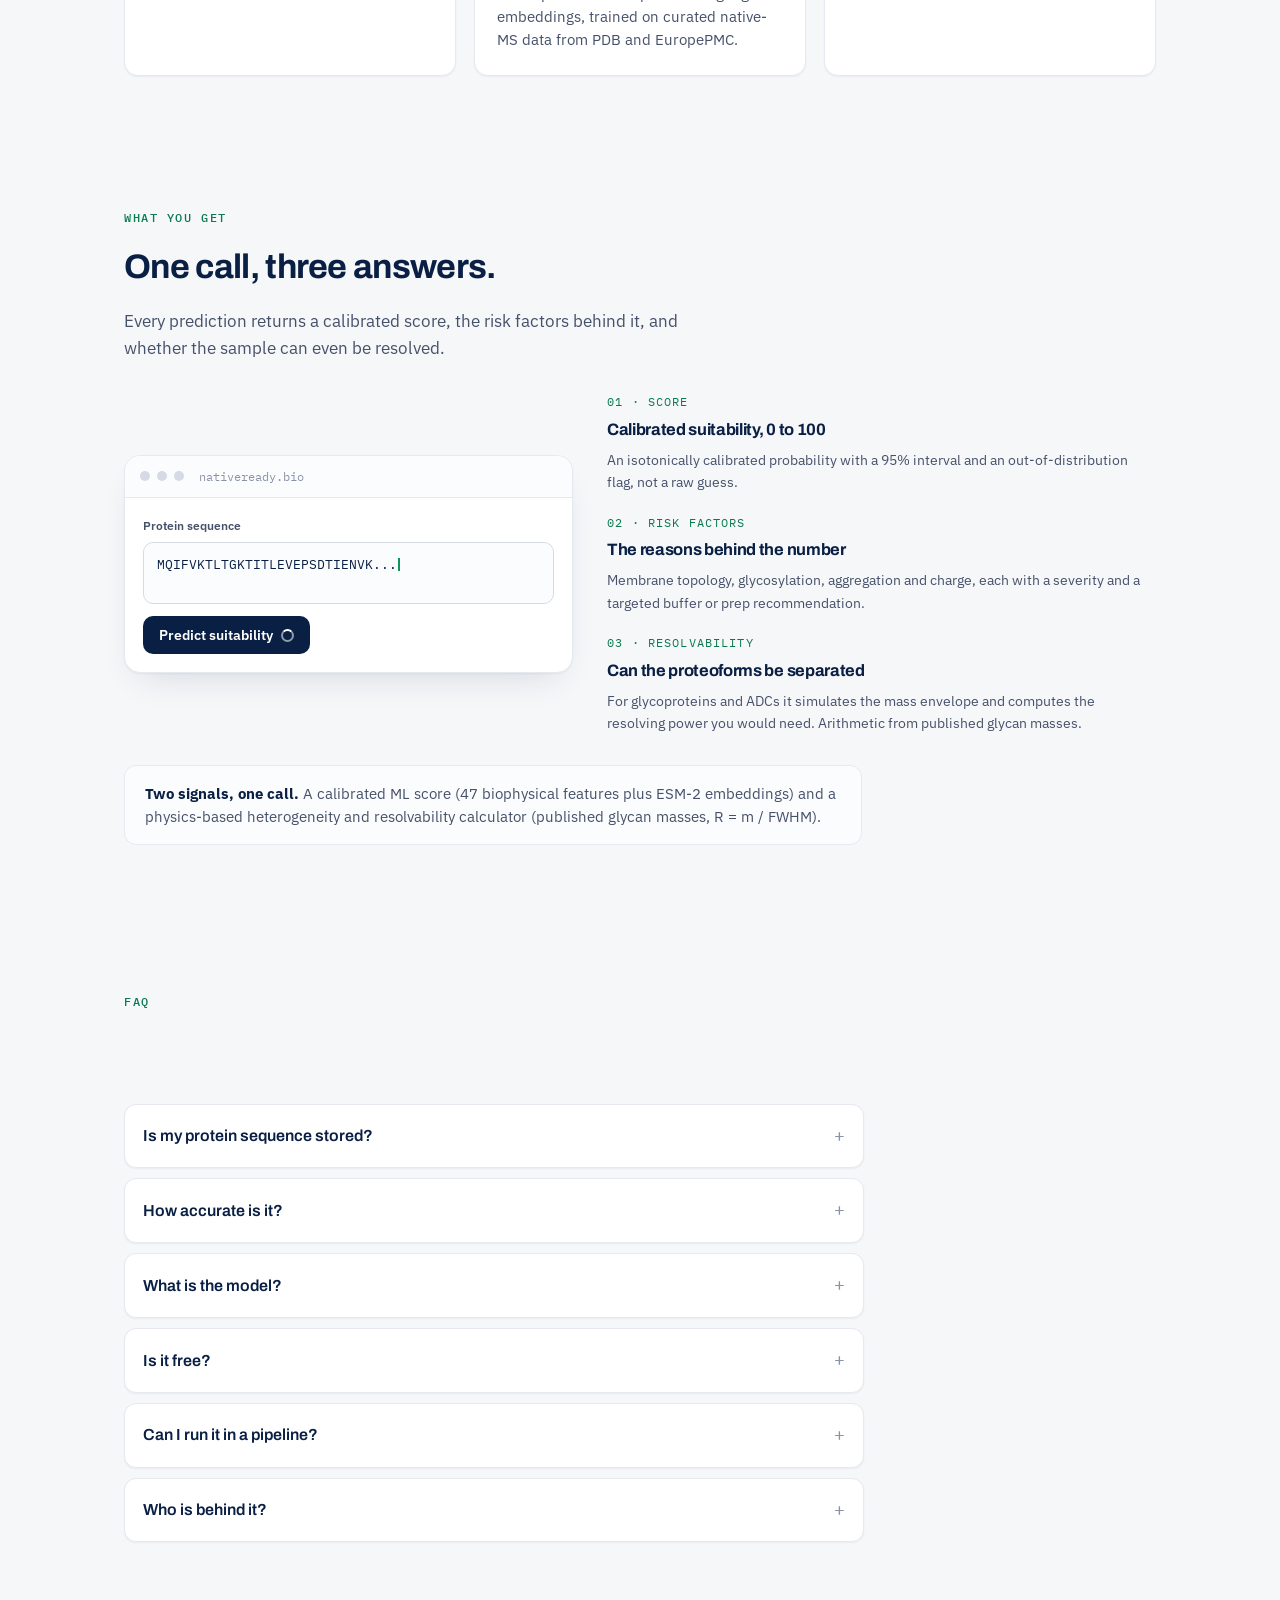
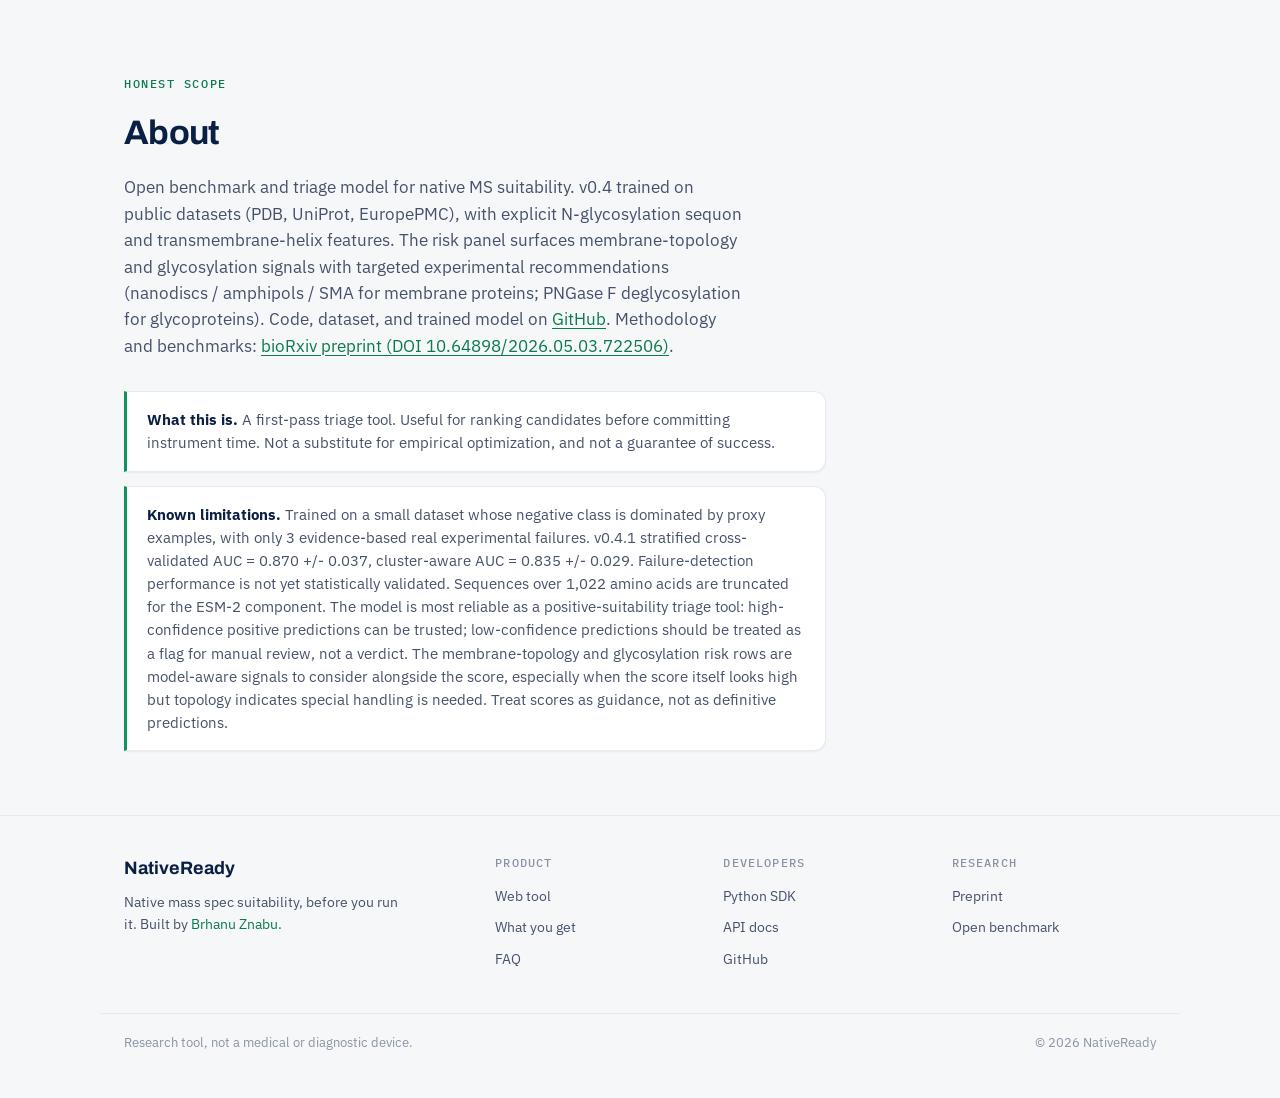
==== commit be54cfe7: "Make giving conditions easy: dropdowns, "Other" escape, remember the rig Conditions are the data moa" ====
--- a/frontend/index.html
+++ b/frontend/index.html
@@ -177,17 +177,53 @@
             <summary>Structured conditions (a few fields turn "it failed" into a usable recipe)</summary>
             <div class="cond-grid">
               <div class="cond-field"><label for="feedback-buffer">Buffer / pH</label>
-              <input type="text" id="feedback-buffer" maxlength="200" placeholder="200 mM ammonium acetate, pH 7.5" /></div>
+              <input type="text" id="feedback-buffer" list="buffer-presets" maxlength="200" placeholder="200 mM ammonium acetate, pH 7.5" />
+              <datalist id="buffer-presets">
+                <option value="200 mM ammonium acetate, pH 7.5"></option>
+                <option value="150 mM ammonium acetate, pH 6.8"></option>
+                <option value="100 mM ammonium acetate, pH 7.0"></option>
+                <option value="500 mM ammonium acetate, pH 7.5"></option>
+              </datalist></div>
               <div class="cond-field"><label for="feedback-construct">Construct</label>
               <input type="text" id="feedback-construct" maxlength="200" placeholder="full-length / residues 1-256 ectodomain" /></div>
               <div class="cond-field"><label for="feedback-expr">Expression system</label>
-              <input type="text" id="feedback-expr" maxlength="120" placeholder="E. coli / HEK293 / Sf9" /></div>
+              <select id="feedback-expr" class="cond-select">
+                <option value="">Select…</option>
+                <option>E. coli</option>
+                <option>HEK293</option>
+                <option>Sf9 (insect)</option>
+                <option>CHO</option>
+                <option>Cell-free</option>
+                <option>Synthetic / commercial</option>
+                <option value="__other__">Other…</option>
+              </select>
+              <input type="text" id="feedback-expr-other" class="cond-other" maxlength="120" placeholder="Expression system" hidden /></div>
               <div class="cond-field"><label for="feedback-instrument">Instrument</label>
-              <input type="text" id="feedback-instrument" maxlength="200" placeholder="Waters Synapt G2-S" /></div>
+              <select id="feedback-instrument" class="cond-select">
+                <option value="">Select…</option>
+                <option>Thermo Q Exactive UHMR</option>
+                <option>Thermo Orbitrap Exploris</option>
+                <option>Waters Synapt G2-S</option>
+                <option>Waters Synapt G2-Si</option>
+                <option>Waters Synapt XS</option>
+                <option>Bruker timsTOF</option>
+                <option value="__other__">Other…</option>
+              </select>
+              <input type="text" id="feedback-instrument-other" class="cond-other" maxlength="200" placeholder="Instrument name" hidden /></div>
               <div class="cond-field"><label for="feedback-resolution">Resolution</label>
               <input type="text" id="feedback-resolution" maxlength="40" placeholder="30000" /></div>
               <div class="cond-field"><label for="feedback-failuremode">Failure mode (if it failed)</label>
-              <input type="text" id="feedback-failuremode" maxlength="200" placeholder="no ionization / unresolved heterogeneity / salt adducts" /></div>
+              <select id="feedback-failuremode" class="cond-select">
+                <option value="">Select…</option>
+                <option>No ionization / no signal</option>
+                <option>Unresolved heterogeneity</option>
+                <option>Salt adducts</option>
+                <option>Aggregation</option>
+                <option>Low / weak signal</option>
+                <option>Dissociation / fell apart</option>
+                <option value="__other__">Other…</option>
+              </select>
+              <input type="text" id="feedback-failuremode-other" class="cond-other" maxlength="200" placeholder="What went wrong" hidden /></div>
             </div>
           </details>
         </div>
--- a/frontend/style.css
+++ b/frontend/style.css
@@ -177,12 +177,14 @@
 .fe-email input:focus{outline:none; border-color:var(--accent); box-shadow:0 0 0 3px color-mix(in srgb,var(--accent) 18%, transparent)}
 .feedback-extras{margin-top:14px}
 .feedback-extras label{display:block; font-size:12.5px; color:var(--ink-soft); margin:12px 0 5px}
-.feedback-extras input[type=email],.feedback-extras textarea,.cond-field input{
+.feedback-extras input[type=email],.feedback-extras textarea,.cond-field input,.cond-field select{
   width:100%; font-family:var(--sans); font-size:13.5px; color:var(--ink);
   background:var(--surface); border:1px solid var(--line-strong); border-radius:9px; padding:9px 11px;
 }
+.cond-field select{appearance:auto; cursor:pointer}
+.cond-field .cond-other{margin-top:6px}
 .feedback-extras textarea{font-family:var(--mono); resize:vertical}
-.feedback-extras input:focus,.feedback-extras textarea:focus,.cond-field input:focus{outline:none; border-color:var(--accent); box-shadow:0 0 0 3px var(--accent-soft)}
+.feedback-extras input:focus,.feedback-extras textarea:focus,.cond-field input:focus,.cond-field select:focus{outline:none; border-color:var(--accent); box-shadow:0 0 0 3px var(--accent-soft)}
 .feedback-conditions{margin-top:14px; border-top:1px solid var(--line); padding-top:12px}
 .feedback-conditions summary{cursor:pointer; font-size:13px; font-weight:600; color:var(--accent-ink); list-style:none}
 .feedback-conditions summary::-webkit-details-marker{display:none}
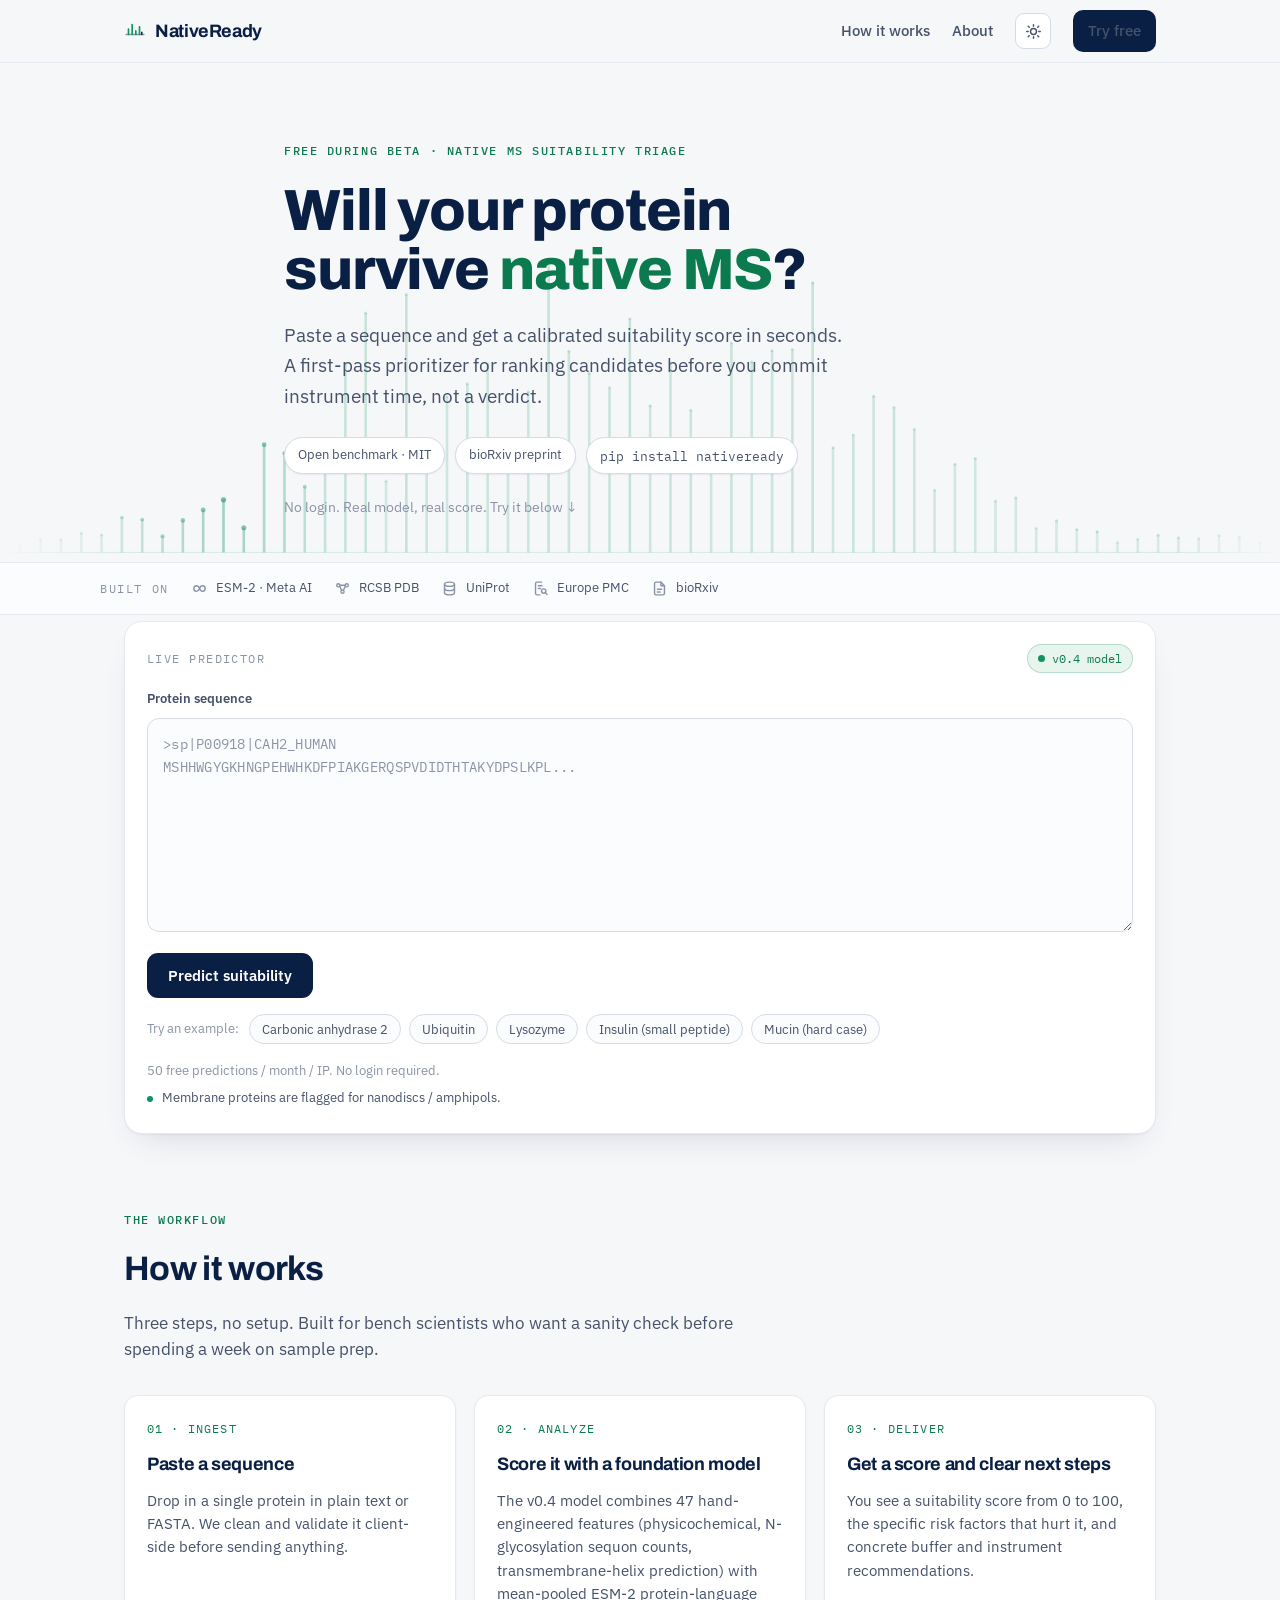
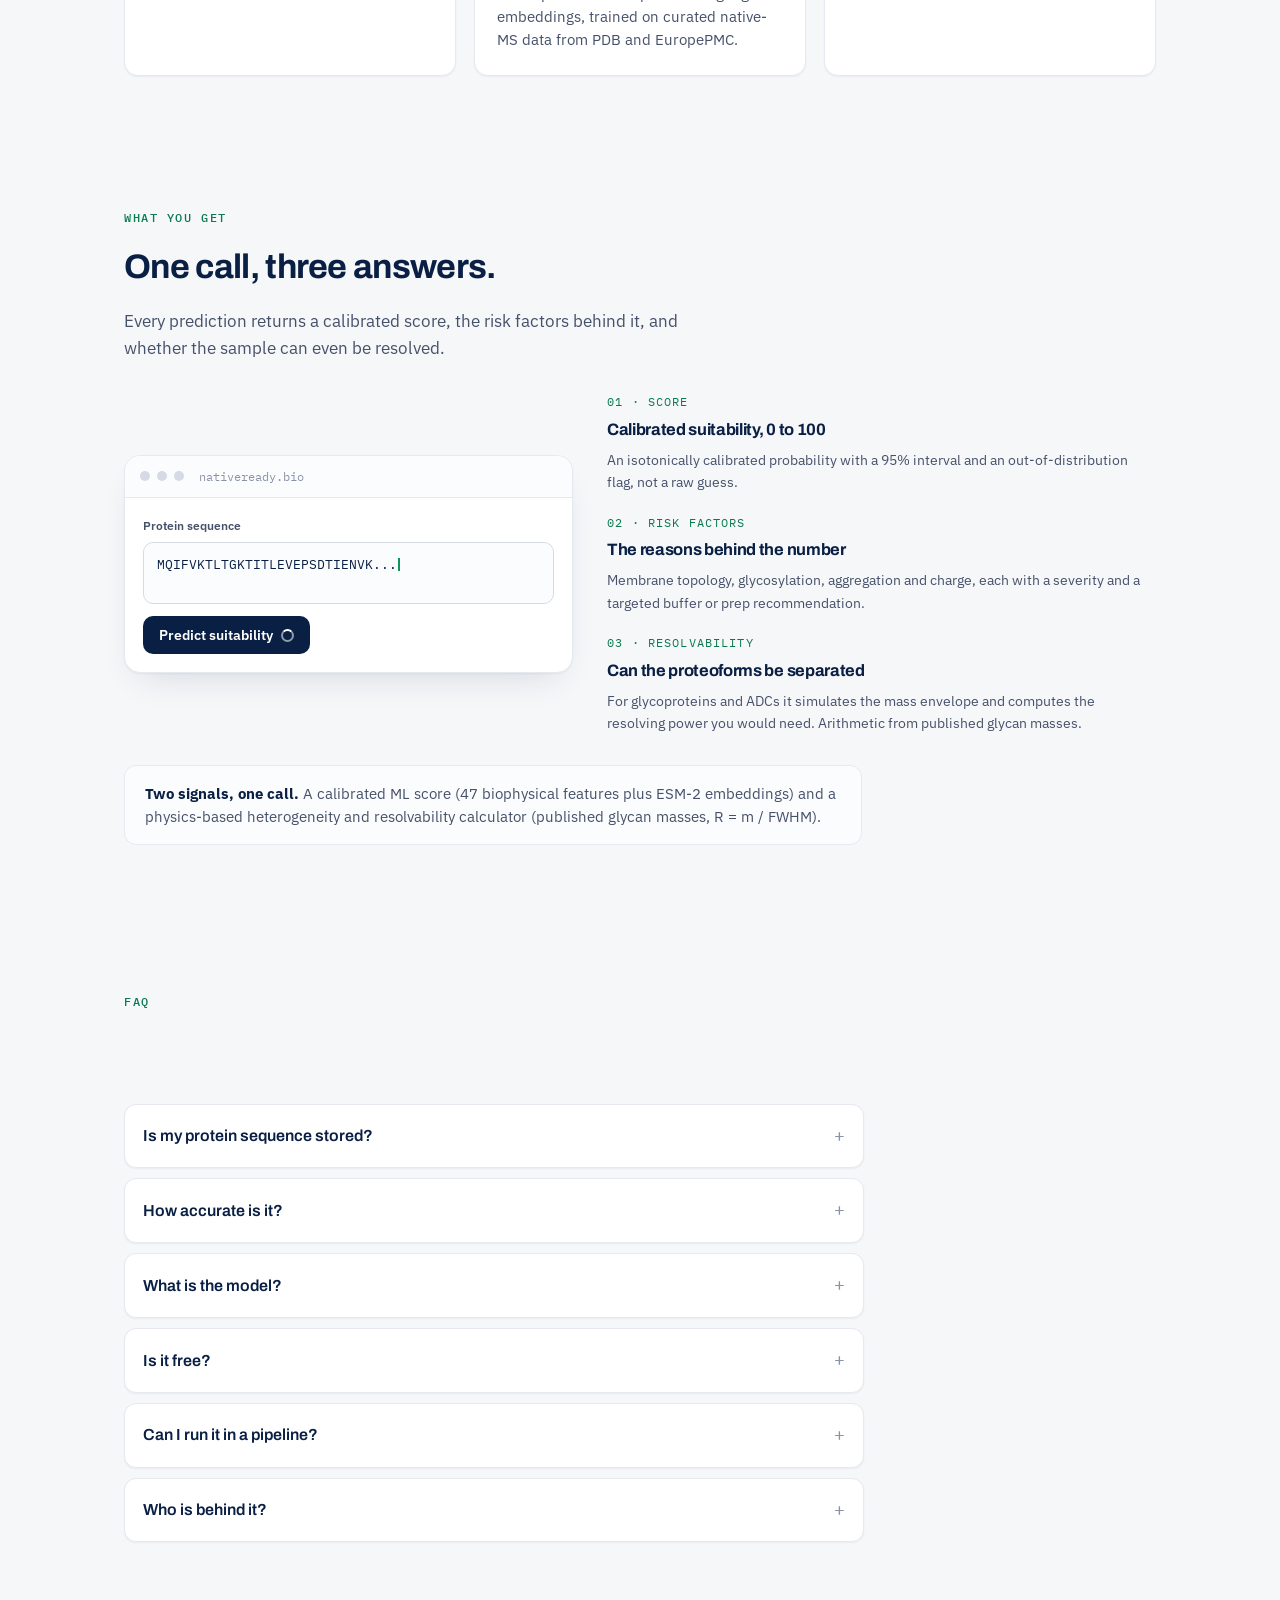
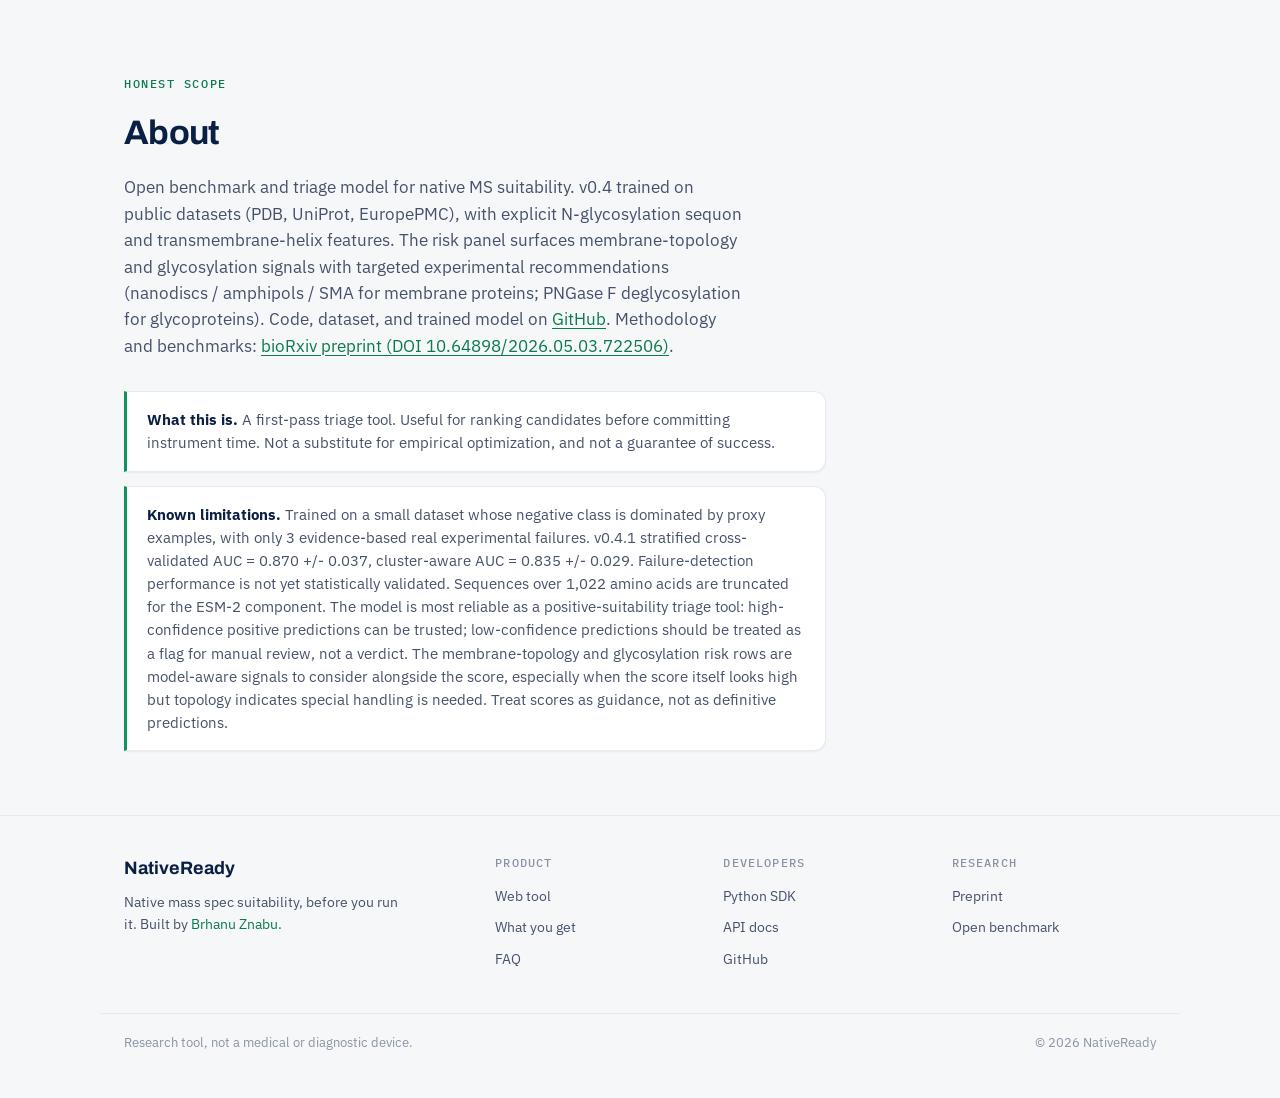
==== commit 0aa13bd1: "Retain the raw sequence with logged outcomes so the flywheel is trainable The feedback log previousl" ====
--- a/frontend/index.html
+++ b/frontend/index.html
@@ -241,7 +241,7 @@
           </button>
         </div>
         <p id="feedback-error" class="feedback-error" hidden></p>
-        <p class="feedback-meta">Anonymous by default. Sequence is hashed before storage. Email and note only sent if you provide them.</p>
+        <p class="feedback-meta">Your sequence, outcome, and conditions are stored to train the next model. Email and note are only sent if you provide them.</p>
       </div>
 
       <div id="feedback-thanks" class="feedback-thanks" hidden>
